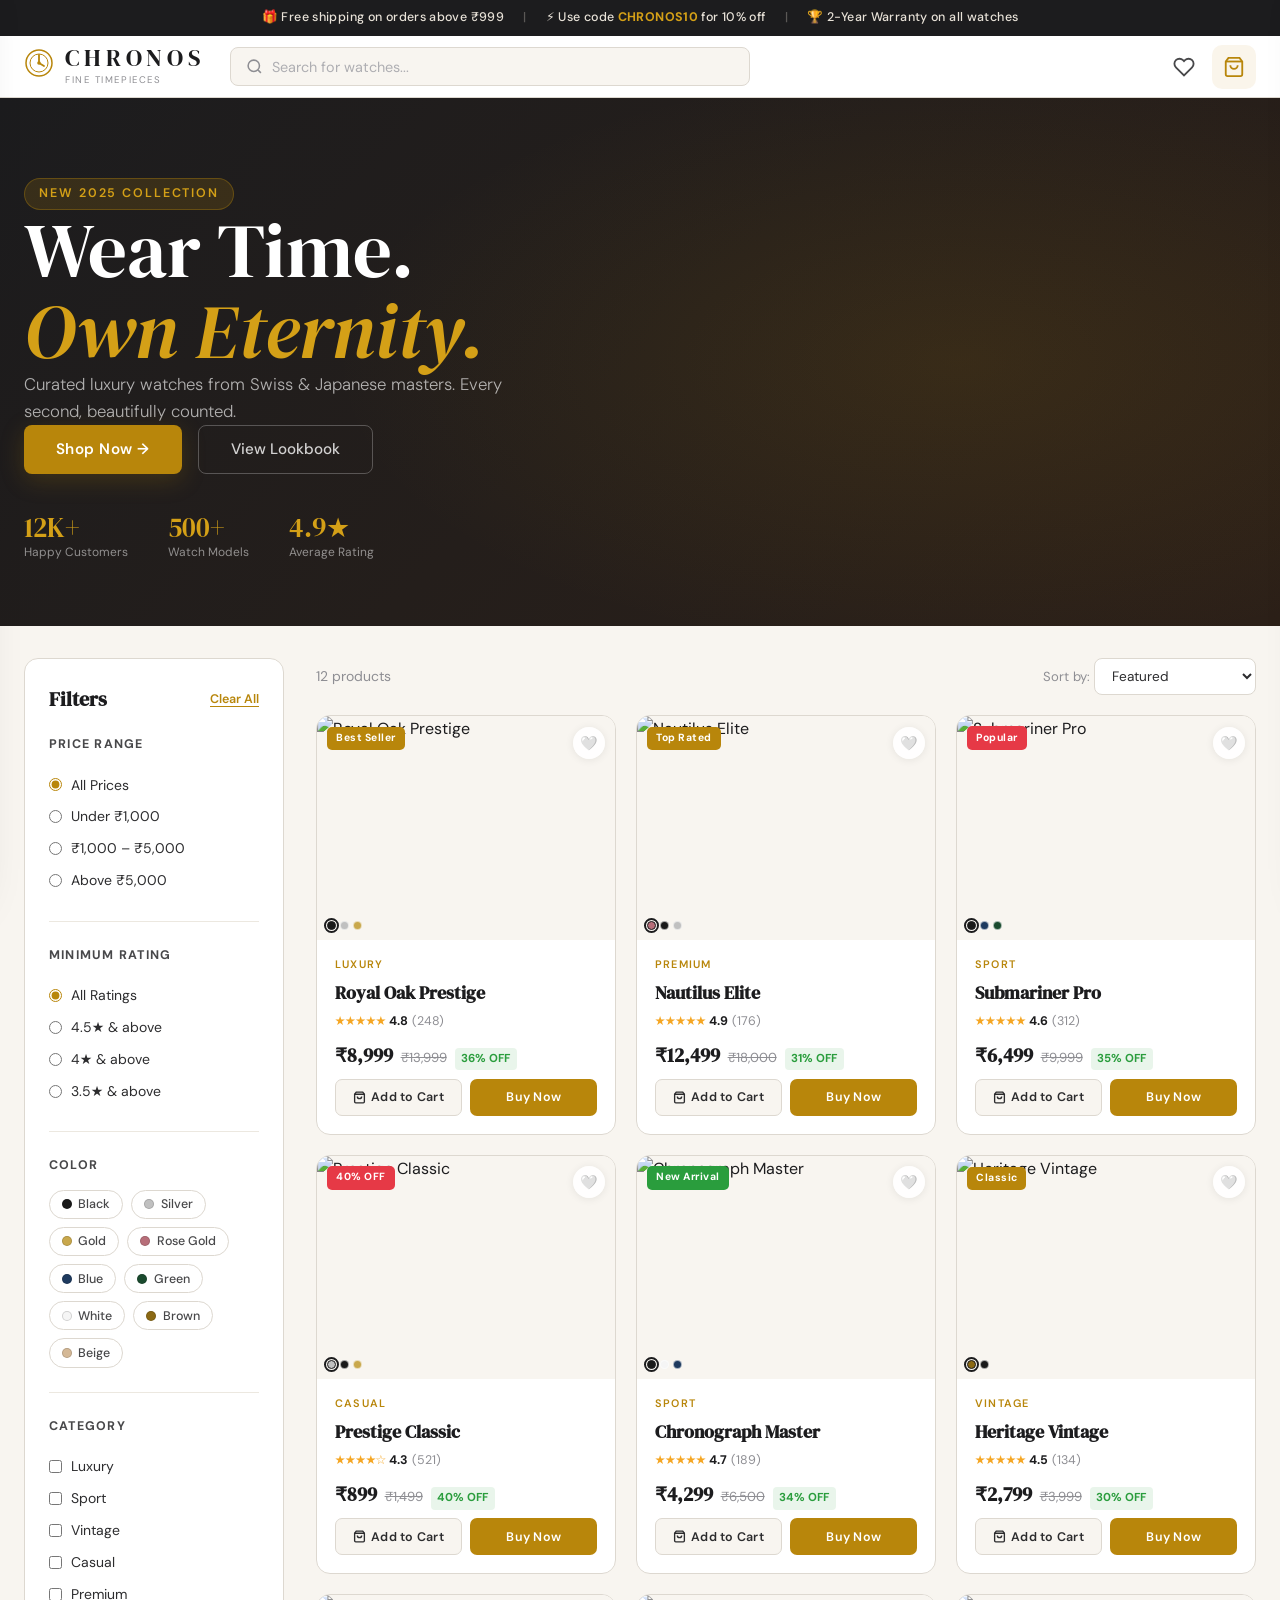
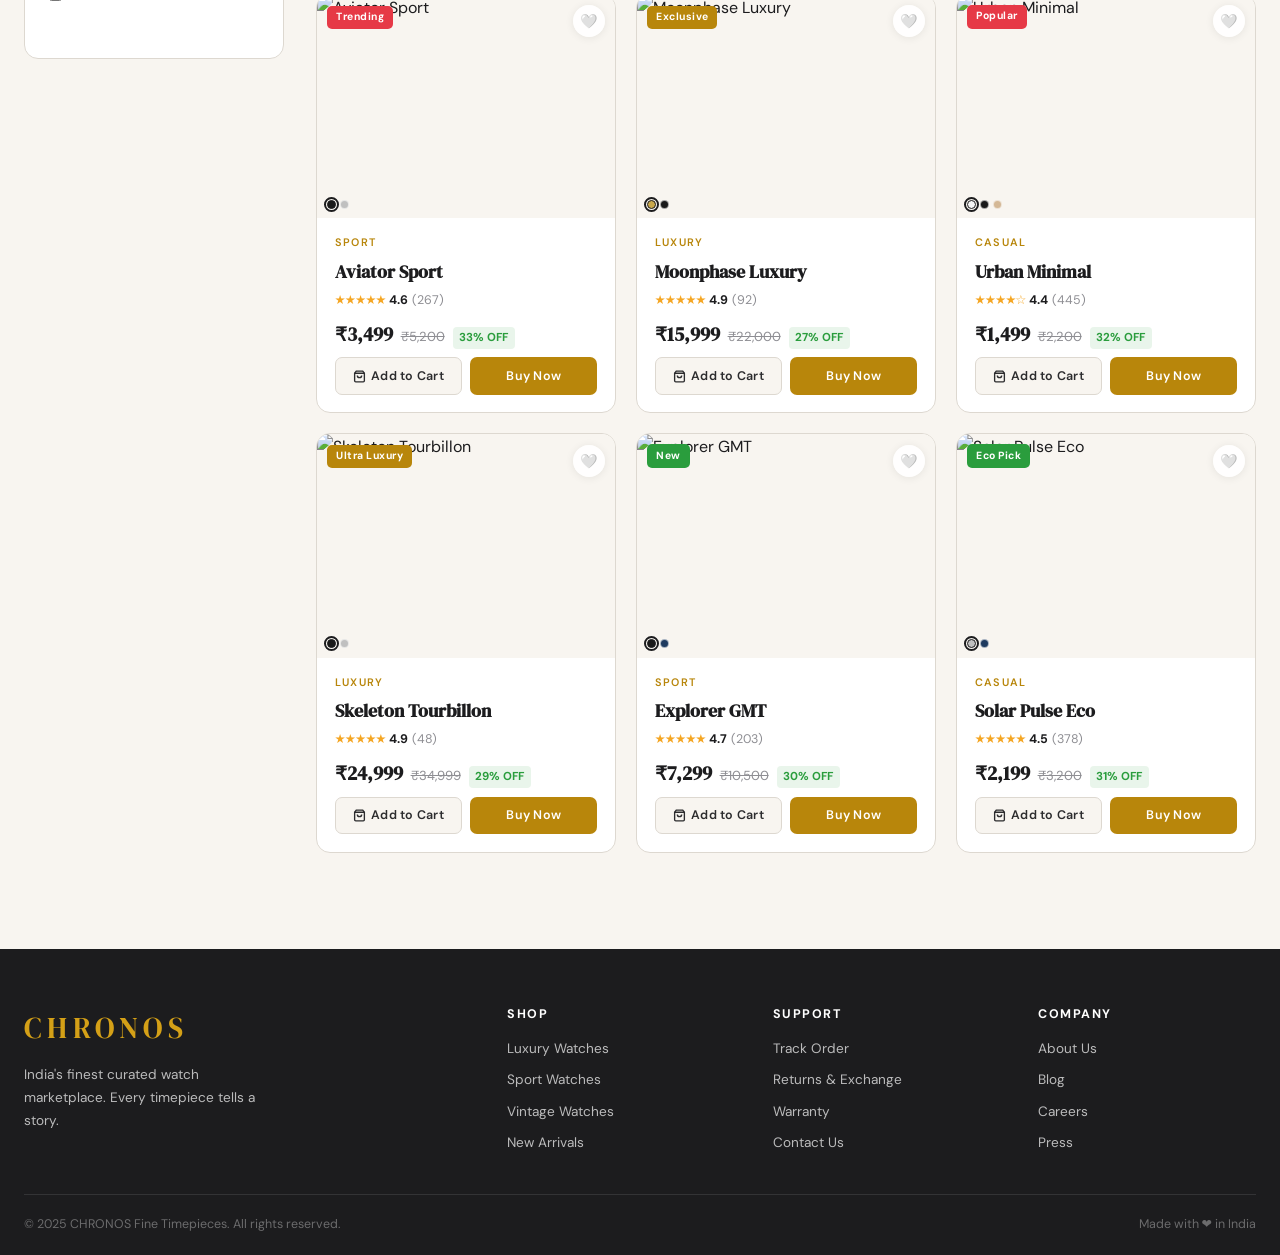
==== index.html @ 4cab236a "first commit" ====
<!DOCTYPE html>
<html lang="en">
<head>
    <meta charset="UTF-8">
    <meta name="viewport" content="width=device-width, initial-scale=1.0">
    <title>CHRONOS — Premium Watch Store</title>
    <link rel="stylesheet" href="style.css">
    <link rel="preconnect" href="https://fonts.googleapis.com">
    <link rel="preconnect" href="https://fonts.gstatic.com" crossorigin>
    <link href="https://fonts.googleapis.com/css2?family=DM+Serif+Display:ital@0;1&family=DM+Sans:wght@300;400;500;600;700&display=swap" rel="stylesheet">
</head>
<body>

<!-- ═══════════════════════════════════════════
     TOP ANNOUNCEMENT BAR
═══════════════════════════════════════════ -->
<div class="announce-bar">
    <span>🎁 Free shipping on orders above ₹999</span>
    <span class="sep">|</span>
    <span>⚡ Use code <strong>CHRONOS10</strong> for 10% off</span>
    <span class="sep">|</span>
    <span>🏆 2-Year Warranty on all watches</span>
</div>

<!-- ═══════════════════════════════════════════
     NAVBAR
═══════════════════════════════════════════ -->
<nav class="navbar" id="navbar">
    <div class="nav-wrap">

        <!-- Logo -->
        <a class="logo" href="#">
            <div class="logo-icon">
                <svg width="30" height="30" viewBox="0 0 30 30" fill="none">
                    <circle cx="15" cy="15" r="13" stroke="currentColor" stroke-width="1.5"/>
                    <circle cx="15" cy="15" r="9"  stroke="currentColor" stroke-width="1"/>
                    <line x1="15" y1="7"  x2="15" y2="15" stroke="currentColor" stroke-width="1.8" stroke-linecap="round"/>
                    <line x1="15" y1="15" x2="20" y2="18" stroke="currentColor" stroke-width="1.8" stroke-linecap="round"/>
                    <circle cx="15" cy="15" r="1.8" fill="currentColor"/>
                </svg>
            </div>
            <div>
                <div class="logo-name">CHRONOS</div>
                <div class="logo-sub">Fine Timepieces</div>
            </div>
        </a>

        <!-- Search -->
        <div class="nav-search-wrap">
            <div class="nav-search">
                <svg width="17" height="17" viewBox="0 0 24 24" fill="none" stroke="currentColor" stroke-width="2.2">
                    <circle cx="11" cy="11" r="8"/><path d="m21 21-4.35-4.35"/>
                </svg>
                <input type="text" id="searchInput" placeholder="Search for watches..." autocomplete="off">
                <button class="search-clear-btn" id="searchClearBtn" style="display:none">✕</button>
            </div>
            <!-- Search suggestions dropdown (optional future) -->
        </div>

        <!-- Right Icons -->
        <div class="nav-icons">
            <!-- Wishlist -->
            <button class="nav-icon-btn" id="wishlistNavBtn" title="Wishlist">
                <svg width="22" height="22" viewBox="0 0 24 24" fill="none" stroke="currentColor" stroke-width="2">
                    <path d="M20.84 4.61a5.5 5.5 0 0 0-7.78 0L12 5.67l-1.06-1.06a5.5 5.5 0 0 0-7.78 7.78l1.06 1.06L12 21.23l7.78-7.78 1.06-1.06a5.5 5.5 0 0 0 0-7.78z"/>
                </svg>
                <span class="badge" id="wishlistBadge">0</span>
            </button>

            <!-- Cart -->
            <button class="nav-icon-btn cart-icon-btn" id="cartNavBtn" title="Cart">
                <svg width="22" height="22" viewBox="0 0 24 24" fill="none" stroke="currentColor" stroke-width="2">
                    <path d="M6 2L3 6v14a2 2 0 002 2h14a2 2 0 002-2V6l-3-4z"/>
                    <line x1="3" y1="6" x2="21" y2="6"/>
                    <path d="M16 10a4 4 0 01-8 0"/>
                </svg>
                <span class="badge cart-badge" id="cartBadge">0</span>
            </button>
        </div>
    </div>
</nav>

<!-- ═══════════════════════════════════════════
     HERO BANNER
═══════════════════════════════════════════ -->
<section class="hero">
    <div class="hero-bg-shape"></div>
    <div class="hero-inner">
        <div class="hero-text">
            <p class="hero-eyebrow">New 2025 Collection</p>
            <h1 class="hero-heading">Wear Time.<br><em>Own Eternity.</em></h1>
            <p class="hero-para">Curated luxury watches from Swiss & Japanese masters. Every second, beautifully counted.</p>
            <div class="hero-btns">
                <button class="btn-hero-primary" onclick="scrollToProducts()">Shop Now →</button>
                <button class="btn-hero-ghost">View Lookbook</button>
            </div>
        </div>
        <div class="hero-stats">
            <div class="stat-item"><span class="stat-num">12K+</span><span class="stat-lbl">Happy Customers</span></div>
            <div class="stat-item"><span class="stat-num">500+</span><span class="stat-lbl">Watch Models</span></div>
            <div class="stat-item"><span class="stat-num">4.9★</span><span class="stat-lbl">Average Rating</span></div>
        </div>
    </div>
</section>

<!-- ═══════════════════════════════════════════
     MAIN CONTENT — SIDEBAR + PRODUCTS
═══════════════════════════════════════════ -->
<main class="main-content" id="shopSection">
    <div class="shop-layout">

        <!-- ── SIDEBAR FILTERS ── -->
        <aside class="sidebar" id="sidebar">
            <div class="sidebar-header">
                <h3>Filters</h3>
                <button class="clear-all-filters" id="clearAllFilters">Clear All</button>
            </div>

            <!-- Price Filter -->
            <div class="filter-group">
                <h4 class="filter-title">Price Range</h4>
                <label class="filter-radio"><input type="radio" name="price" value="all"    checked> All Prices</label>
                <label class="filter-radio"><input type="radio" name="price" value="budget"> Under ₹1,000</label>
                <label class="filter-radio"><input type="radio" name="price" value="mid">    ₹1,000 – ₹5,000</label>
                <label class="filter-radio"><input type="radio" name="price" value="luxury"> Above ₹5,000</label>
            </div>

            <!-- Rating Filter -->
            <div class="filter-group">
                <h4 class="filter-title">Minimum Rating</h4>
                <label class="filter-radio"><input type="radio" name="rating" value="0"   checked> All Ratings</label>
                <label class="filter-radio"><input type="radio" name="rating" value="4.5"> 4.5★ & above</label>
                <label class="filter-radio"><input type="radio" name="rating" value="4">   4★ & above</label>
                <label class="filter-radio"><input type="radio" name="rating" value="3.5"> 3.5★ & above</label>
            </div>

            <!-- Color Filter -->
            <div class="filter-group">
                <h4 class="filter-title">Color</h4>
                <div class="color-filter-grid" id="colorFilterGrid">
                    <!-- Populated by JS -->
                </div>
            </div>

            <!-- Category Filter -->
            <div class="filter-group">
                <h4 class="filter-title">Category</h4>
                <label class="filter-check"><input type="checkbox" value="Luxury"  class="cat-filter"> Luxury</label>
                <label class="filter-check"><input type="checkbox" value="Sport"   class="cat-filter"> Sport</label>
                <label class="filter-check"><input type="checkbox" value="Vintage" class="cat-filter"> Vintage</label>
                <label class="filter-check"><input type="checkbox" value="Casual"  class="cat-filter"> Casual</label>
                <label class="filter-check"><input type="checkbox" value="Premium" class="cat-filter"> Premium</label>
            </div>

            <!-- Mobile close -->
            <button class="sidebar-close-mobile" id="sidebarCloseMobile">✕ Close</button>
        </aside>

        <!-- ── PRODUCTS AREA ── -->
        <div class="products-area">

            <!-- Sort & Toggle bar -->
            <div class="products-topbar">
                <div class="topbar-left">
                    <button class="filter-toggle-btn" id="filterToggleBtn">
                        <svg width="16" height="16" viewBox="0 0 24 24" fill="none" stroke="currentColor" stroke-width="2.2"><polygon points="22 3 2 3 10 12.46 10 19 14 21 14 12.46 22 3"/></svg>
                        Filters
                    </button>
                    <span class="result-count" id="resultCount">12 products</span>
                </div>
                <div class="topbar-right">
                    <label class="sort-label">Sort by:</label>
                    <select class="sort-select" id="sortSelect">
                        <option value="default">Featured</option>
                        <option value="price-asc">Price: Low to High</option>
                        <option value="price-desc">Price: High to Low</option>
                        <option value="rating">Top Rated</option>
                        <option value="discount">Highest Discount</option>
                    </select>
                </div>
            </div>

            <!-- Grid -->
            <div class="products-grid" id="productsGrid"></div>

            <!-- No Results -->
            <div class="no-results" id="noResults" style="display:none">
                <div class="no-results-emoji">🔍</div>
                <h3>No watches found</h3>
                <p>Try adjusting your filters or search terms.</p>
                <button onclick="hardReset()" class="btn-reset-all">Reset Everything</button>
            </div>

        </div>
    </div>
</main>

<!-- ═══════════════════════════════════════════
     RELATED / RECOMMENDED SECTIONS
═══════════════════════════════════════════ -->
<section class="reco-section" id="recoSection" style="display:none">
    <div class="reco-inner">
        <h2 class="reco-title">Related Products</h2>
        <div class="reco-grid" id="relatedGrid"></div>
        <h2 class="reco-title" style="margin-top:3rem">Customers Also Bought</h2>
        <div class="reco-grid" id="alsoBoughtGrid"></div>
    </div>
</section>

<!-- ═══════════════════════════════════════════
     PRODUCT MODAL
═══════════════════════════════════════════ -->
<div class="modal-overlay" id="modalOverlay"></div>
<div class="product-modal" id="productModal" role="dialog" aria-modal="true">
    <button class="modal-close" id="modalClose">
        <svg width="20" height="20" viewBox="0 0 24 24" fill="none" stroke="currentColor" stroke-width="2.5"><path d="M18 6 6 18M6 6l12 12"/></svg>
    </button>

    <div class="modal-body">
        <!-- LEFT: Gallery -->
        <div class="modal-left">
            <div class="gallery-zoom-wrap" id="galleryZoomWrap">
                <img id="galleryMainImg" src="" alt="" class="gallery-main">
                <div class="zoom-lens" id="zoomLens"></div>
                <div class="zoom-result" id="zoomResult"></div>
            </div>
            <div class="gallery-thumbs-row" id="galleryThumbsRow"></div>
        </div>

        <!-- RIGHT: Details -->
        <div class="modal-right">
            <div class="modal-breadcrumb">
                <span>Watches</span> / <span id="mBreadCat"></span> / <span id="mBreadName"></span>
            </div>

            <h2 class="modal-prod-name" id="mName"></h2>

            <!-- Rating summary -->
            <div class="modal-rating-row" id="mRatingRow"></div>

            <!-- Stock & Delivery -->
            <div class="stock-delivery" id="mStockDelivery"></div>

            <!-- Pricing -->
            <div class="modal-price-block" id="mPriceBlock"></div>

            <!-- Colors -->
            <div class="modal-colors-block" id="mColorsBlock"></div>

            <!-- Description -->
            <p class="modal-description" id="mDesc"></p>

            <!-- Specs -->
            <div class="modal-specs-block" id="mSpecsBlock"></div>

            <!-- Action Buttons -->
            <div class="modal-action-btns">
                <button class="btn-modal-cart" id="mAddCart">
                    <svg width="18" height="18" viewBox="0 0 24 24" fill="none" stroke="currentColor" stroke-width="2.2">
                        <path d="M6 2L3 6v14a2 2 0 002 2h14a2 2 0 002-2V6l-3-4z"/>
                        <line x1="3" y1="6" x2="21" y2="6"/>
                        <path d="M16 10a4 4 0 01-8 0"/>
                    </svg>
                    Add to Cart
                </button>
                <button class="btn-modal-buy" id="mBuyNow">
                    Buy Now →
                </button>
            </div>

            <!-- Rating Breakdown -->
            <div class="rating-breakdown" id="mRatingBreakdown"></div>

            <!-- Reviews -->
            <div class="reviews-section" id="mReviewsSection">
                <div class="reviews-header">
                    <h4>Customer Reviews</h4>
                    <select class="review-sort-select" id="reviewSortSelect">
                        <option value="latest">Latest</option>
                        <option value="highest">Highest Rated</option>
                        <option value="lowest">Lowest Rated</option>
                    </select>
                </div>
                <div class="reviews-list" id="mReviewsList"></div>
            </div>
        </div>
    </div>
</div>

<!-- ═══════════════════════════════════════════
     CHECKOUT MODAL
═══════════════════════════════════════════ -->
<div class="checkout-overlay" id="checkoutOverlay"></div>
<div class="checkout-modal" id="checkoutModal">
    <button class="checkout-close" id="checkoutClose">✕</button>

    <div class="checkout-layout">
        <!-- Left: Form -->
        <div class="checkout-form-side">
            <h3 class="checkout-title">
                <svg width="22" height="22" viewBox="0 0 24 24" fill="none" stroke="currentColor" stroke-width="2"><path d="M3 9l9-7 9 7v11a2 2 0 01-2 2H5a2 2 0 01-2-2z"/><polyline points="9 22 9 12 15 12 15 22"/></svg>
                Delivery Address
            </h3>
            <div class="form-grid">
                <input type="text"  class="checkout-input" id="ckName"    placeholder="Full Name *">
                <input type="tel"   class="checkout-input" id="ckPhone"   placeholder="Phone Number *">
                <input type="email" class="checkout-input full-span"      placeholder="Email Address">
                <input type="text"  class="checkout-input full-span" id="ckAddress"  placeholder="Street Address *">
                <input type="text"  class="checkout-input" id="ckCity"    placeholder="City *">
                <input type="text"  class="checkout-input" id="ckPincode" placeholder="Pincode *">
                <input type="text"  class="checkout-input" placeholder="State">
            </div>

            <h3 class="checkout-title" style="margin-top:1.75rem">
                <svg width="22" height="22" viewBox="0 0 24 24" fill="none" stroke="currentColor" stroke-width="2"><rect x="1" y="4" width="22" height="16" rx="2" ry="2"/><line x1="1" y1="10" x2="23" y2="10"/></svg>
                Payment Method
            </h3>
            <div class="payment-options" id="paymentOptions">
                <label class="payment-opt active" data-method="card">
                    <input type="radio" name="payment" value="card" checked>
                    <div class="pay-icon">💳</div>
                    <div class="pay-info"><strong>Credit / Debit Card</strong><small>Visa, Mastercard, Rupay</small></div>
                </label>
                <label class="payment-opt" data-method="upi">
                    <input type="radio" name="payment" value="upi">
                    <div class="pay-icon">📱</div>
                    <div class="pay-info"><strong>UPI</strong><small>GPay, PhonePe, Paytm</small></div>
                </label>
                <label class="payment-opt" data-method="cod">
                    <input type="radio" name="payment" value="cod">
                    <div class="pay-icon">💵</div>
                    <div class="pay-info"><strong>Cash on Delivery</strong><small>Pay when delivered</small></div>
                </label>
                <label class="payment-opt" data-method="emi">
                    <input type="radio" name="payment" value="emi">
                    <div class="pay-icon">🏦</div>
                    <div class="pay-info"><strong>EMI</strong><small>No-cost EMI available</small></div>
                </label>
            </div>

            <!-- Card form (shown when card is selected) -->
            <div class="card-form" id="cardForm">
                <input type="text" class="checkout-input full-span" placeholder="Card Number">
                <input type="text" class="checkout-input" placeholder="MM / YY">
                <input type="text" class="checkout-input" placeholder="CVV">
                <input type="text" class="checkout-input full-span" placeholder="Name on Card">
            </div>

            <!-- UPI form -->
            <div class="card-form" id="upiForm" style="display:none">
                <input type="text" class="checkout-input full-span" placeholder="UPI ID (e.g. name@upi)">
            </div>
        </div>

        <!-- Right: Order Summary -->
        <div class="checkout-summary-side">
            <h3 class="checkout-title">Order Summary</h3>
            <div class="order-items" id="checkoutItems"></div>
            <div class="order-totals" id="checkoutTotals"></div>
            <button class="place-order-btn" id="placeOrderBtn">
                🔒 Place Order
            </button>
            <p class="secure-note">🔐 Secured by 256-bit SSL encryption</p>
        </div>
    </div>
</div>

<!-- ═══════════════════════════════════════════
     ORDER SUCCESS POPUP
═══════════════════════════════════════════ -->
<div class="success-overlay" id="successOverlay"></div>
<div class="success-popup" id="successPopup">
    <div class="success-icon">✅</div>
    <h2>Order Placed!</h2>
    <p id="successMsg">Your order has been confirmed.</p>
    <div class="success-order-id" id="successOrderId"></div>
    <button class="success-continue-btn" id="successContinueBtn">Continue Shopping</button>
</div>

<!-- ═══════════════════════════════════════════
     CART SIDEBAR
═══════════════════════════════════════════ -->
<div class="cart-overlay" id="cartOverlay"></div>
<aside class="cart-sidebar" id="cartSidebar">
    <div class="cart-sidebar-head">
        <h3>
            <svg width="20" height="20" viewBox="0 0 24 24" fill="none" stroke="currentColor" stroke-width="2"><path d="M6 2L3 6v14a2 2 0 002 2h14a2 2 0 002-2V6l-3-4z"/><line x1="3" y1="6" x2="21" y2="6"/><path d="M16 10a4 4 0 01-8 0"/></svg>
            My Cart
        </h3>
        <button class="cart-side-close" id="cartSideClose">✕</button>
    </div>

    <div class="cart-side-body">
        <div class="cart-empty-state" id="cartEmptyState">
            <div class="cart-empty-img">🛍️</div>
            <p>Your cart is empty</p>
            <small>Add some gorgeous timepieces!</small>
        </div>
        <div id="cartItemsList"></div>
    </div>

    <div class="cart-side-foot" id="cartSideFoot" style="display:none">
        <div class="cart-price-rows">
            <div class="cart-price-row"><span>Subtotal</span><span id="cartSubtotal">₹0</span></div>
            <div class="cart-price-row"><span>Shipping</span><span class="green-text">FREE</span></div>
            <div class="cart-price-row total-row"><span>Total</span><span id="cartFinalTotal">₹0</span></div>
        </div>
        <button class="cart-checkout-btn" id="cartCheckoutBtn">Proceed to Checkout →</button>
        <button class="cart-clear-btn" id="cartClearBtn">Clear Cart</button>
    </div>
</aside>

<!-- ═══════════════════════════════════════════
     WISHLIST SIDEBAR
═══════════════════════════════════════════ -->
<div class="wishlist-overlay" id="wishlistOverlay"></div>
<aside class="wishlist-sidebar" id="wishlistSidebar">
    <div class="wishlist-head">
        <h3>❤️ Wishlist</h3>
        <button class="wishlist-close" id="wishlistClose">✕</button>
    </div>
    <div class="wishlist-body" id="wishlistBody">
        <div class="wishlist-empty" id="wishlistEmpty">
            <div style="font-size:3rem">💝</div>
            <p>No items in wishlist yet</p>
        </div>
        <div id="wishlistItems"></div>
    </div>
</aside>

<!-- ═══════════════════════════════════════════
     TOAST
═══════════════════════════════════════════ -->
<div class="toast-container" id="toastContainer"></div>

<!-- ═══════════════════════════════════════════
     FOOTER
═══════════════════════════════════════════ -->
<footer class="footer">
    <div class="footer-inner">
        <div class="footer-brand">
            <div class="footer-logo">CHRONOS</div>
            <p>India's finest curated watch marketplace. Every timepiece tells a story.</p>
        </div>
        <div class="footer-links">
            <h4>Shop</h4>
            <a href="#">Luxury Watches</a>
            <a href="#">Sport Watches</a>
            <a href="#">Vintage Watches</a>
            <a href="#">New Arrivals</a>
        </div>
        <div class="footer-links">
            <h4>Support</h4>
            <a href="#">Track Order</a>
            <a href="#">Returns & Exchange</a>
            <a href="#">Warranty</a>
            <a href="#">Contact Us</a>
        </div>
        <div class="footer-links">
            <h4>Company</h4>
            <a href="#">About Us</a>
            <a href="#">Blog</a>
            <a href="#">Careers</a>
            <a href="#">Press</a>
        </div>
    </div>
    <div class="footer-bottom">
        <span>© 2025 CHRONOS Fine Timepieces. All rights reserved.</span>
        <span>Made with ❤️ in India</span>
    </div>
</footer>

<script src="script.js"></script>
</body>
</html>
---- style.css ----
/* ═══════════════════════════════════════════════════════════
   CHRONOS Watch Store v2 — style.css
   Theme: Warm Ivory + Deep Charcoal + Gold Accent
   Fonts: DM Serif Display + DM Sans
   ═══════════════════════════════════════════════════════════ */

/* ── 1. VARIABLES ── */
:root {
  --ivory:      #f8f5f0;
  --ivory-2:    #f0ece4;
  --ivory-3:    #e8e2d8;
  --white:      #ffffff;
  --charcoal:   #1c1c1e;
  --dark:       #2c2c2e;
  --mid:        #48484a;
  --light-text: #8e8e93;
  --faint:      #aeaeb2;
  --gold:       #b8860b;
  --gold-2:     #d4a017;
  --gold-light: #f5dfa0;
  --gold-bg:    rgba(184,134,11,0.08);
  --red:        #e63946;
  --green:      #2a9d3d;
  --border:     #ddd8d0;
  --border-2:   #ece8e0;
  --shadow-sm:  0 1px 8px rgba(28,28,30,0.08);
  --shadow-md:  0 4px 24px rgba(28,28,30,0.12);
  --shadow-lg:  0 12px 48px rgba(28,28,30,0.18);
  --shadow-gold:0 6px 24px rgba(184,134,11,0.22);

  --font-d: 'DM Serif Display', Georgia, serif;
  --font-b: 'DM Sans', system-ui, sans-serif;

  --t:    0.22s ease;
  --ts:   0.4s cubic-bezier(0.34, 1.56, 0.64, 1);
  --nav:  62px;
  --ann:  36px;
}

/* ── 2. RESET ── */
*, *::before, *::after { margin:0; padding:0; box-sizing:border-box; }
html { scroll-behavior:smooth; }
body { font-family:var(--font-b); background:var(--ivory); color:var(--charcoal); line-height:1.6; overflow-x:hidden; }
a { text-decoration:none; color:inherit; }
button { cursor:pointer; border:none; background:none; font-family:var(--font-b); }
input, select { font-family:var(--font-b); }
img { display:block; max-width:100%; }

/* ── Scrollbar ── */
::-webkit-scrollbar { width:6px; }
::-webkit-scrollbar-track { background:var(--ivory-2); }
::-webkit-scrollbar-thumb { background:var(--gold); border-radius:3px; }

/* ── 3. ANNOUNCEMENT BAR ── */
.announce-bar {
  background: var(--charcoal);
  color: var(--ivory-3);
  font-size: 0.78rem;
  font-weight: 500;
  letter-spacing: 0.03em;
  padding: 0 1rem;
  height: var(--ann);
  display: flex;
  align-items: center;
  justify-content: center;
  gap: 1.2rem;
  flex-wrap: wrap;
}
.announce-bar strong { color: var(--gold-2); }
.announce-bar .sep { opacity: 0.3; }

/* ── 4. NAVBAR ── */
.navbar {
  position: sticky;
  top: 0;
  z-index: 900;
  background: var(--white);
  border-bottom: 1px solid var(--border);
  height: var(--nav);
  transition: box-shadow var(--t);
}
.navbar.scrolled { box-shadow: var(--shadow-md); }

.nav-wrap {
  max-width: 1440px;
  margin: 0 auto;
  padding: 0 1.5rem;
  height: 100%;
  display: flex;
  align-items: center;
  gap: 1.5rem;
}

/* Logo */
.logo {
  display: flex;
  align-items: center;
  gap: 0.7rem;
  flex-shrink: 0;
  color: var(--charcoal);
}
.logo-icon { color: var(--gold); }
.logo-name {
  font-family: var(--font-d);
  font-size: 1.5rem;
  letter-spacing: 0.2em;
  color: var(--charcoal);
  line-height: 1;
}
.logo-sub {
  font-size: 0.6rem;
  letter-spacing: 0.16em;
  text-transform: uppercase;
  color: var(--light-text);
  margin-top: 2px;
}

/* Search */
.nav-search-wrap { flex: 1; max-width: 520px; }
.nav-search {
  position: relative;
  display: flex;
  align-items: center;
}
.nav-search svg {
  position: absolute;
  left: 1rem;
  color: var(--light-text);
  pointer-events: none;
}
.nav-search input {
  width: 100%;
  background: var(--ivory);
  border: 1.5px solid var(--border);
  padding: 0.6rem 2.8rem 0.6rem 2.6rem;
  border-radius: 8px;
  font-size: 0.9rem;
  color: var(--charcoal);
  outline: none;
  transition: border-color var(--t), box-shadow var(--t);
}
.nav-search input::placeholder { color: var(--faint); }
.nav-search input:focus {
  border-color: var(--gold);
  background: var(--white);
  box-shadow: 0 0 0 3px rgba(184,134,11,0.1);
}
.search-clear-btn {
  position: absolute;
  right: 0.8rem;
  font-size: 0.75rem;
  color: var(--light-text);
  padding: 0.2rem;
  transition: color var(--t);
}
.search-clear-btn:hover { color: var(--charcoal); }

/* Nav Icons */
.nav-icons { display:flex; align-items:center; gap:0.4rem; margin-left:auto; }
.nav-icon-btn {
  position: relative;
  width: 44px; height: 44px;
  display: flex; align-items:center; justify-content:center;
  border-radius: 10px;
  color: var(--mid);
  transition: all var(--t);
}
.nav-icon-btn:hover { background:var(--ivory-2); color:var(--charcoal); }
.cart-icon-btn { background: var(--gold-bg); color: var(--gold); }
.cart-icon-btn:hover { background: var(--gold); color: var(--white); }

.badge {
  position: absolute;
  top: 4px; right: 4px;
  background: var(--red);
  color: white;
  font-size: 0.62rem;
  font-weight: 700;
  min-width: 17px; height: 17px;
  border-radius: 999px;
  display: flex; align-items:center; justify-content:center;
  line-height: 1;
  padding: 0 3px;
}
.cart-badge { background: var(--gold); color: var(--charcoal); }
.badge.bump { animation: badgeBump 0.3s var(--ts); }
@keyframes badgeBump { 0%,100%{transform:scale(1)} 50%{transform:scale(1.6)} }

/* ── 5. HERO ── */
.hero {
  background: linear-gradient(135deg, var(--charcoal) 0%, #2c2018 100%);
  color: var(--white);
  padding: 5rem 1.5rem 4rem;
  position: relative;
  overflow: hidden;
}
.hero-bg-shape {
  position: absolute;
  inset: 0;
  background: radial-gradient(ellipse 70% 80% at 75% 50%, rgba(184,134,11,0.12) 0%, transparent 70%);
  pointer-events: none;
}
.hero-inner {
  max-width: 1440px;
  margin: 0 auto;
  display: flex;
  flex-direction: column;
  gap: 2.5rem;
  animation: heroIn 1s ease both;
}
@keyframes heroIn { from{opacity:0;transform:translateY(32px)} to{opacity:1;transform:translateY(0)} }
.hero-eyebrow {
  display: inline-block;
  background: rgba(184,134,11,0.18);
  border: 1px solid rgba(184,134,11,0.35);
  color: var(--gold-2);
  font-size: 0.78rem;
  font-weight: 600;
  letter-spacing: 0.15em;
  text-transform: uppercase;
  padding: 0.3rem 0.9rem;
  border-radius: 99px;
  width: fit-content;
}
.hero-heading {
  font-family: var(--font-d);
  font-size: clamp(2.8rem, 6vw, 5.5rem);
  font-weight: 400;
  line-height: 1.05;
  color: var(--white);
}
.hero-heading em { color: var(--gold-2); font-style: italic; }
.hero-para { font-size: 1.05rem; color: rgba(255,255,255,0.65); max-width: 520px; font-weight: 300; }
.hero-btns { display:flex; gap:1rem; flex-wrap:wrap; }
.btn-hero-primary {
  background: var(--gold);
  color: var(--white);
  padding: 0.85rem 2rem;
  border-radius: 8px;
  font-size: 0.95rem;
  font-weight: 600;
  letter-spacing: 0.03em;
  transition: all var(--t);
  box-shadow: var(--shadow-gold);
}
.btn-hero-primary:hover { background: var(--gold-2); transform: translateY(-2px); }
.btn-hero-ghost {
  background: transparent;
  border: 1.5px solid rgba(255,255,255,0.25);
  color: rgba(255,255,255,0.8);
  padding: 0.85rem 2rem;
  border-radius: 8px;
  font-size: 0.95rem;
  font-weight: 500;
  transition: all var(--t);
}
.btn-hero-ghost:hover { border-color:rgba(255,255,255,0.5); color:var(--white); }
.hero-stats {
  display: flex;
  gap: 2.5rem;
  flex-wrap: wrap;
}
.stat-item { display:flex; flex-direction:column; gap:2px; }
.stat-num {
  font-family: var(--font-d);
  font-size: 1.7rem;
  color: var(--gold-2);
  line-height: 1;
}
.stat-lbl { font-size: 0.75rem; color: rgba(255,255,255,0.5); font-weight: 400; }

/* ── 6. MAIN LAYOUT ── */
.main-content {
  max-width: 1440px;
  margin: 0 auto;
  padding: 2rem 1.5rem;
}
.shop-layout {
  display: grid;
  grid-template-columns: 260px 1fr;
  gap: 2rem;
  align-items: start;
}

/* ── 7. SIDEBAR ── */
.sidebar {
  background: var(--white);
  border: 1px solid var(--border);
  border-radius: 14px;
  padding: 1.5rem;
  position: sticky;
  top: calc(var(--nav) + 1rem);
}
.sidebar-header {
  display: flex;
  justify-content: space-between;
  align-items: center;
  margin-bottom: 1.25rem;
}
.sidebar-header h3 {
  font-family: var(--font-d);
  font-size: 1.25rem;
}
.clear-all-filters {
  font-size: 0.78rem;
  font-weight: 600;
  color: var(--gold);
  text-decoration: underline;
  text-underline-offset: 3px;
}
.filter-group {
  margin-bottom: 1.5rem;
  padding-bottom: 1.5rem;
  border-bottom: 1px solid var(--border-2);
}
.filter-group:last-of-type { border-bottom: none; margin-bottom: 0; }
.filter-title {
  font-size: 0.78rem;
  font-weight: 700;
  letter-spacing: 0.1em;
  text-transform: uppercase;
  color: var(--mid);
  margin-bottom: 0.85rem;
}
.filter-radio, .filter-check {
  display: flex;
  align-items: center;
  gap: 0.55rem;
  font-size: 0.875rem;
  color: var(--dark);
  padding: 0.3rem 0;
  cursor: pointer;
  transition: color var(--t);
}
.filter-radio:hover, .filter-check:hover { color: var(--gold); }
.filter-radio input, .filter-check input { accent-color: var(--gold); }
.color-filter-grid {
  display: flex;
  flex-wrap: wrap;
  gap: 0.5rem;
}
.color-filter-btn {
  display: flex;
  align-items: center;
  gap: 0.4rem;
  padding: 0.35rem 0.75rem;
  border: 1.5px solid var(--border);
  border-radius: 99px;
  font-size: 0.78rem;
  font-weight: 500;
  cursor: pointer;
  background: var(--white);
  color: var(--mid);
  transition: all var(--t);
}
.color-filter-btn:hover { border-color: var(--gold); color: var(--gold); }
.color-filter-btn.active { background: var(--gold); border-color: var(--gold); color: var(--white); }
.color-dot-small {
  width: 10px; height: 10px;
  border-radius: 50%;
  border: 1px solid rgba(0,0,0,0.15);
}
.sidebar-close-mobile { display: none; }

/* ── 8. PRODUCTS TOPBAR ── */
.products-topbar {
  display: flex;
  justify-content: space-between;
  align-items: center;
  margin-bottom: 1.25rem;
  gap: 1rem;
  flex-wrap: wrap;
}
.topbar-left { display:flex; align-items:center; gap:0.75rem; }
.filter-toggle-btn {
  display: flex; align-items:center; gap:0.5rem;
  background: var(--white);
  border: 1.5px solid var(--border);
  padding: 0.5rem 1rem;
  border-radius: 8px;
  font-size: 0.82rem;
  font-weight: 600;
  color: var(--mid);
  transition: all var(--t);
  display: none; /* shown on mobile */
}
.filter-toggle-btn:hover { border-color:var(--gold); color:var(--gold); }
.result-count { font-size: 0.875rem; color: var(--light-text); }
.sort-label { font-size: 0.82rem; color: var(--light-text); }
.sort-select {
  background: var(--white);
  border: 1.5px solid var(--border);
  padding: 0.5rem 0.85rem;
  border-radius: 8px;
  font-size: 0.85rem;
  color: var(--dark);
  outline: none;
  cursor: pointer;
  transition: border-color var(--t);
}
.sort-select:focus { border-color: var(--gold); }

/* ── 9. PRODUCTS GRID ── */
.products-grid {
  display: grid;
  grid-template-columns: repeat(auto-fill, minmax(240px, 1fr));
  gap: 1.25rem;
}

/* ── PRODUCT CARD ── */
.product-card {
  background: var(--white);
  border: 1px solid var(--border);
  border-radius: 14px;
  overflow: hidden;
  transition: all 0.3s ease;
  position: relative;
  display: flex;
  flex-direction: column;
  animation: cardIn 0.5s ease both;
}
@keyframes cardIn { from{opacity:0;transform:translateY(18px)} to{opacity:1;transform:translateY(0)} }
.product-card:nth-child(1)  { animation-delay:.04s }
.product-card:nth-child(2)  { animation-delay:.08s }
.product-card:nth-child(3)  { animation-delay:.12s }
.product-card:nth-child(4)  { animation-delay:.16s }
.product-card:nth-child(5)  { animation-delay:.20s }
.product-card:nth-child(6)  { animation-delay:.24s }
.product-card:nth-child(7)  { animation-delay:.28s }
.product-card:nth-child(8)  { animation-delay:.32s }
.product-card:nth-child(9)  { animation-delay:.36s }
.product-card:nth-child(10) { animation-delay:.40s }
.product-card:nth-child(11) { animation-delay:.44s }
.product-card:nth-child(12) { animation-delay:.48s }
.product-card:hover {
  transform: translateY(-6px);
  box-shadow: var(--shadow-md);
  border-color: var(--gold);
}

/* Card image area */
.card-img-area {
  position: relative;
  background: var(--ivory);
  aspect-ratio: 4/3;
  overflow: hidden;
  cursor: pointer;
}
.card-img-area img {
  width: 100%; height: 100%;
  object-fit: cover;
  transition: transform 0.45s ease;
}
.product-card:hover .card-img-area img { transform: scale(1.06); }

.card-badge {
  position: absolute;
  top: 0.65rem; left: 0.65rem;
  background: var(--red);
  color: var(--white);
  font-size: 0.65rem;
  font-weight: 700;
  letter-spacing: 0.05em;
  padding: 0.22rem 0.55rem;
  border-radius: 5px;
  z-index: 2;
}
.card-badge.gold { background: var(--gold); }
.card-badge.green { background: var(--green); }

.wishlist-btn {
  position: absolute;
  top: 0.65rem; right: 0.65rem;
  width: 32px; height: 32px;
  background: rgba(255,255,255,0.9);
  backdrop-filter: blur(4px);
  border-radius: 50%;
  display: flex; align-items:center; justify-content:center;
  font-size: 0.88rem;
  z-index: 2;
  transition: all var(--t);
  box-shadow: var(--shadow-sm);
}
.wishlist-btn:hover { background: var(--white); transform:scale(1.15); }
.wishlist-btn.active { background: #ffe5e5; }

.card-quick-view {
  position: absolute;
  bottom: 0; left: 0; right: 0;
  background: rgba(28,28,30,0.82);
  color: var(--white);
  text-align: center;
  padding: 0.6rem;
  font-size: 0.8rem;
  font-weight: 600;
  letter-spacing: 0.06em;
  opacity: 0;
  transform: translateY(100%);
  transition: all var(--t);
  backdrop-filter: blur(3px);
}
.product-card:hover .card-quick-view { opacity:1; transform:translateY(0); }

/* Card dots (color) */
.card-color-dots {
  position: absolute;
  bottom: 0.6rem; left: 0.65rem;
  display: flex; gap: 4px;
  z-index: 2;
}
.c-dot {
  width: 9px; height: 9px;
  border-radius: 50%;
  border: 1.5px solid rgba(255,255,255,0.6);
  cursor: pointer;
  transition: transform var(--t);
}
.c-dot:hover { transform: scale(1.3); }
.c-dot.selected { border-color: var(--charcoal); outline: 2px solid var(--charcoal); outline-offset:1px; }

/* Card body */
.card-body {
  padding: 1rem 1.1rem 1.1rem;
  display: flex;
  flex-direction: column;
  gap: 0.5rem;
  flex: 1;
}
.card-cat {
  font-size: 0.68rem;
  font-weight: 600;
  letter-spacing: 0.12em;
  text-transform: uppercase;
  color: var(--gold);
}
.card-name {
  font-family: var(--font-d);
  font-size: 1.15rem;
  line-height: 1.25;
  color: var(--charcoal);
  cursor: pointer;
  transition: color var(--t);
  display: -webkit-box;
  -webkit-line-clamp: 2;
  -webkit-box-orient: vertical;
  overflow: hidden;
}
.card-name:hover { color: var(--gold); }
.card-stars {
  display: flex;
  align-items: center;
  gap: 4px;
  font-size: 0.78rem;
}
.stars-visual { color: #f5a623; letter-spacing: -1px; }
.card-stars .rating-val { font-weight: 700; color: var(--charcoal); }
.card-stars .review-cnt { color: var(--light-text); }
.card-pricing {
  display: flex;
  align-items: baseline;
  gap: 0.5rem;
  flex-wrap: wrap;
}
.price-now { font-size: 1.2rem; font-weight: 700; color: var(--charcoal); font-family: var(--font-d); }
.price-was { font-size: 0.82rem; color: var(--light-text); text-decoration: line-through; }
.price-off {
  font-size: 0.72rem;
  font-weight: 700;
  color: var(--green);
  background: rgba(42,157,61,0.1);
  padding: 0.12rem 0.42rem;
  border-radius: 4px;
}
.card-btns {
  display: grid;
  grid-template-columns: 1fr 1fr;
  gap: 0.5rem;
  margin-top: auto;
}
.btn-card-cart, .btn-card-buy {
  padding: 0.6rem 0.5rem;
  border-radius: 7px;
  font-size: 0.78rem;
  font-weight: 600;
  letter-spacing: 0.02em;
  display: flex; align-items:center; justify-content:center; gap:0.35rem;
  transition: all var(--t);
}
.btn-card-cart {
  background: var(--ivory);
  border: 1.5px solid var(--border);
  color: var(--dark);
}
.btn-card-cart:hover { border-color:var(--gold); color:var(--gold); background:var(--gold-bg); }
.btn-card-cart.added { background:var(--gold-bg); border-color:var(--gold); color:var(--gold); }
.btn-card-buy {
  background: var(--gold);
  color: var(--white);
  border: 1.5px solid transparent;
}
.btn-card-buy:hover { background: var(--gold-2); transform:translateY(-1px); }

/* ── No Results ── */
.no-results {
  grid-column: 1/-1;
  text-align: center;
  padding: 4rem 2rem;
}
.no-results-emoji { font-size:3rem; margin-bottom:1rem; }
.no-results h3 { font-family:var(--font-d); font-size:1.6rem; margin-bottom:.5rem; }
.no-results p { color:var(--light-text); margin-bottom:1.25rem; }
.btn-reset-all {
  background: var(--charcoal);
  color: var(--white);
  padding: 0.65rem 1.75rem;
  border-radius: 8px;
  font-weight: 600;
  font-size: 0.9rem;
  transition: all var(--t);
}
.btn-reset-all:hover { background:var(--dark); }

/* ── 10. RECOMMENDATIONS ── */
.reco-section {
  background: var(--ivory-2);
  padding: 3.5rem 1.5rem;
  border-top: 1px solid var(--border);
}
.reco-inner { max-width:1440px; margin:0 auto; }
.reco-title {
  font-family: var(--font-d);
  font-size: 1.8rem;
  margin-bottom: 1.5rem;
  color: var(--charcoal);
}
.reco-grid {
  display: grid;
  grid-template-columns: repeat(auto-fill, minmax(200px, 1fr));
  gap: 1rem;
}

/* ── 11. PRODUCT MODAL ── */
.modal-overlay {
  position: fixed; inset:0;
  background: rgba(28,28,30,0.7);
  backdrop-filter: blur(6px);
  z-index: 1100;
  opacity: 0;
  pointer-events: none;
  transition: opacity var(--t);
}
.modal-overlay.open { opacity:1; pointer-events:all; }

.product-modal {
  position: fixed;
  top: 50%; left: 50%;
  transform: translate(-50%, -48%) scale(0.96);
  z-index: 1200;
  background: var(--white);
  border-radius: 18px;
  width: min(1100px, 96vw);
  max-height: 90vh;
  overflow-y: auto;
  opacity: 0;
  pointer-events: none;
  transition: all 0.35s cubic-bezier(0.34, 1.2, 0.64, 1);
  box-shadow: var(--shadow-lg);
}
.product-modal.open {
  opacity: 1;
  pointer-events: all;
  transform: translate(-50%, -50%) scale(1);
}

.modal-close {
  position: sticky;
  top: 1rem;
  float: right;
  margin: 1rem 1rem 0 0;
  width: 36px; height: 36px;
  background: var(--ivory);
  border: 1px solid var(--border);
  border-radius: 50%;
  display: flex; align-items:center; justify-content:center;
  color: var(--mid);
  z-index: 5;
  transition: all var(--t);
}
.modal-close:hover { background:var(--charcoal); color:var(--white); border-color:var(--charcoal); transform:rotate(90deg); }

.modal-body {
  display: grid;
  grid-template-columns: 1fr 1fr;
  gap: 0;
  clear: both;
}

/* Gallery side */
.modal-left {
  background: var(--ivory);
  padding: 2rem;
  border-radius: 18px 0 0 18px;
  display: flex;
  flex-direction: column;
  gap: 1rem;
}
.gallery-zoom-wrap {
  position: relative;
  border-radius: 12px;
  overflow: hidden;
  background: var(--ivory-2);
  cursor: zoom-in;
}
.gallery-main {
  width: 100%;
  aspect-ratio: 1;
  object-fit: cover;
  display: block;
  transition: transform 0.3s ease;
}
.zoom-lens {
  display: none;
  position: absolute;
  width: 100px; height: 100px;
  border: 2px solid var(--gold);
  border-radius: 50%;
  pointer-events: none;
  background: rgba(184,134,11,0.08);
}
.zoom-result {
  display: none;
  position: absolute;
  right: -105%;
  top: 0;
  width: 100%;
  height: 100%;
  border: 1px solid var(--border);
  border-radius: 12px;
  background-repeat: no-repeat;
  background-size: 200%;
  box-shadow: var(--shadow-md);
  z-index: 5;
  pointer-events: none;
}
.gallery-thumbs-row {
  display: flex;
  gap: 0.6rem;
  flex-wrap: wrap;
}
.g-thumb {
  width: 60px; height: 60px;
  border-radius: 8px;
  overflow: hidden;
  border: 2px solid transparent;
  cursor: pointer;
  transition: all var(--t);
  flex-shrink: 0;
}
.g-thumb img { width:100%; height:100%; object-fit:cover; }
.g-thumb:hover { border-color: var(--gold); }
.g-thumb.active { border-color: var(--gold); box-shadow: 0 0 0 3px rgba(184,134,11,0.2); }

/* Details side */
.modal-right {
  padding: 2rem;
  overflow-y: auto;
  max-height: 90vh;
  display: flex;
  flex-direction: column;
  gap: 1.1rem;
}
.modal-breadcrumb { font-size: 0.75rem; color: var(--light-text); }
.modal-breadcrumb span:last-child { color: var(--gold); }
.modal-prod-name { font-family: var(--font-d); font-size: 2rem; line-height:1.15; color: var(--charcoal); }
.modal-rating-row {
  display: flex;
  align-items: center;
  gap: 0.75rem;
  flex-wrap: wrap;
}
.stock-delivery {
  display: flex;
  flex-direction: column;
  gap: 0.4rem;
}
.stock-tag {
  display: inline-flex;
  align-items: center;
  gap: 0.4rem;
  font-size: 0.82rem;
  font-weight: 600;
  padding: 0.3rem 0.75rem;
  border-radius: 6px;
  width: fit-content;
}
.stock-tag.instock { background:rgba(42,157,61,0.1); color:var(--green); }
.stock-tag.outstock { background:rgba(230,57,70,0.1); color:var(--red); }
.delivery-info { font-size: 0.82rem; color: var(--mid); display:flex; align-items:center; gap:0.4rem; }

/* Price block */
.modal-price-block {
  display: flex;
  align-items: baseline;
  gap: 0.75rem;
  flex-wrap: wrap;
  padding: 1rem;
  background: var(--ivory);
  border-radius: 10px;
  border: 1px solid var(--border-2);
}
.modal-price-block .price-now { font-size:1.85rem; }
.modal-price-block .price-was { font-size:1rem; }

/* Colors in modal */
.modal-colors-block { display:flex; flex-direction:column; gap:0.5rem; }
.colors-title { font-size:0.78rem; font-weight:700; letter-spacing:0.08em; text-transform:uppercase; color:var(--mid); }
.modal-color-swatches { display:flex; gap:0.5rem; flex-wrap:wrap; }
.modal-color-btn {
  display: flex; align-items:center; gap:0.4rem;
  padding: 0.35rem 0.75rem;
  border: 1.5px solid var(--border);
  border-radius: 99px;
  font-size: 0.8rem;
  font-weight: 500;
  color: var(--dark);
  background: var(--white);
  cursor: pointer;
  transition: all var(--t);
}
.modal-color-btn:hover { border-color: var(--gold); color: var(--gold); }
.modal-color-btn.active { background:var(--gold); border-color:var(--gold); color:var(--white); }
.modal-color-dot { width:10px; height:10px; border-radius:50%; border:1px solid rgba(0,0,0,0.15); }

.modal-description { font-size: 0.9rem; color: var(--mid); line-height: 1.75; }

/* Specs */
.modal-specs-block {
  background: var(--ivory);
  border-radius: 10px;
  overflow: hidden;
  border: 1px solid var(--border-2);
}
.specs-heading {
  font-size: 0.72rem;
  font-weight: 700;
  letter-spacing: 0.12em;
  text-transform: uppercase;
  color: var(--gold);
  padding: 0.7rem 1rem 0.5rem;
  border-bottom: 1px solid var(--border-2);
}
.specs-rows { display:grid; grid-template-columns:1fr 1fr; }
.spec-row {
  padding: 0.55rem 1rem;
  font-size: 0.82rem;
  color: var(--mid);
  border-bottom: 1px solid var(--border-2);
  display: flex; align-items:center; gap:0.4rem;
}
.spec-row::before { content:''; width:4px; height:4px; border-radius:50%; background:var(--gold); flex-shrink:0; }

/* Modal action buttons */
.modal-action-btns {
  display: grid;
  grid-template-columns: 1fr 1fr;
  gap: 0.75rem;
}
.btn-modal-cart {
  display: flex; align-items:center; justify-content:center; gap:0.5rem;
  padding: 0.85rem;
  border: 2px solid var(--charcoal);
  border-radius: 9px;
  font-weight: 700;
  font-size: 0.9rem;
  color: var(--charcoal);
  background: var(--white);
  transition: all var(--t);
}
.btn-modal-cart:hover { background:var(--charcoal); color:var(--white); }
.btn-modal-buy {
  padding: 0.85rem;
  background: var(--gold);
  color: var(--white);
  border-radius: 9px;
  font-weight: 700;
  font-size: 0.9rem;
  border: 2px solid transparent;
  transition: all var(--t);
  box-shadow: var(--shadow-gold);
}
.btn-modal-buy:hover { background: var(--gold-2); transform:translateY(-2px); }

/* Rating Breakdown */
.rating-breakdown {
  background: var(--ivory);
  border: 1px solid var(--border-2);
  border-radius: 12px;
  padding: 1.25rem;
}
.rb-title { font-family:var(--font-d); font-size:1.1rem; margin-bottom:1rem; }
.rb-summary {
  display: flex;
  align-items: center;
  gap: 1.5rem;
  margin-bottom: 1rem;
}
.rb-big-num {
  font-family: var(--font-d);
  font-size: 3rem;
  line-height: 1;
  color: var(--charcoal);
}
.rb-big-stars { color: #f5a623; font-size: 1.1rem; }
.rb-total-reviews { font-size: 0.78rem; color: var(--light-text); }
.rb-bar-row {
  display: grid;
  grid-template-columns: 24px 1fr 30px;
  align-items: center;
  gap: 0.5rem;
  margin-bottom: 0.4rem;
  font-size: 0.78rem;
  color: var(--mid);
}
.rb-bar-track {
  background: var(--ivory-3);
  border-radius: 99px;
  height: 7px;
  overflow: hidden;
}
.rb-bar-fill {
  height: 100%;
  background: var(--gold);
  border-radius: 99px;
  transition: width 0.8s ease;
}

/* Reviews */
.reviews-section { display:flex; flex-direction:column; gap:0.85rem; }
.reviews-header {
  display: flex;
  justify-content: space-between;
  align-items: center;
}
.reviews-header h4 { font-family:var(--font-d); font-size:1.1rem; }
.review-sort-select {
  background: var(--ivory);
  border: 1px solid var(--border);
  padding: 0.35rem 0.6rem;
  border-radius: 6px;
  font-size: 0.78rem;
  outline: none;
}
.review-card {
  padding: 1rem;
  background: var(--ivory);
  border-radius: 10px;
  border: 1px solid var(--border-2);
}
.review-top {
  display: flex;
  justify-content: space-between;
  align-items: flex-start;
  margin-bottom: 0.5rem;
  gap: 1rem;
}
.reviewer-info { display:flex; align-items:center; gap:0.6rem; }
.reviewer-avatar {
  width: 34px; height: 34px;
  background: var(--gold-bg);
  border: 2px solid var(--gold-light);
  border-radius: 50%;
  display: flex; align-items:center; justify-content:center;
  font-size: 0.82rem;
  font-weight: 700;
  color: var(--gold);
  flex-shrink: 0;
}
.reviewer-name { font-size: 0.85rem; font-weight: 700; color: var(--charcoal); }
.verified-tag {
  font-size: 0.65rem;
  font-weight: 600;
  letter-spacing: 0.05em;
  background: rgba(42,157,61,0.12);
  color: var(--green);
  padding: 0.15rem 0.45rem;
  border-radius: 4px;
  width: fit-content;
}
.review-meta { text-align:right; }
.review-date { font-size:0.7rem; color:var(--light-text); }
.review-text { font-size:0.85rem; color:var(--mid); line-height:1.65; }

/* ── 12. CHECKOUT MODAL ── */
.checkout-overlay {
  position: fixed; inset:0;
  background: rgba(28,28,30,0.75);
  backdrop-filter: blur(5px);
  z-index: 1300;
  opacity: 0;
  pointer-events: none;
  transition: opacity var(--t);
}
.checkout-overlay.open { opacity:1; pointer-events:all; }

.checkout-modal {
  position: fixed;
  top: 50%; left: 50%;
  transform: translate(-50%, -48%) scale(0.96);
  z-index: 1400;
  background: var(--white);
  border-radius: 18px;
  width: min(1000px, 96vw);
  max-height: 92vh;
  overflow-y: auto;
  opacity: 0;
  pointer-events: none;
  transition: all 0.35s cubic-bezier(0.34, 1.2, 0.64, 1);
  box-shadow: var(--shadow-lg);
  padding: 2rem;
}
.checkout-modal.open {
  opacity: 1;
  pointer-events: all;
  transform: translate(-50%, -50%) scale(1);
}
.checkout-close {
  float: right;
  width: 32px; height: 32px;
  background: var(--ivory);
  border: 1px solid var(--border);
  border-radius: 50%;
  font-size: 0.75rem;
  color: var(--mid);
  display:flex; align-items:center; justify-content:center;
  transition: all var(--t);
  margin-bottom: 1rem;
}
.checkout-close:hover { background:var(--charcoal); color:var(--white); }

.checkout-layout { display:grid; grid-template-columns:1fr 400px; gap:2rem; clear:both; }
.checkout-title {
  font-family: var(--font-d);
  font-size: 1.2rem;
  display: flex;
  align-items: center;
  gap: 0.6rem;
  color: var(--charcoal);
  margin-bottom: 1.1rem;
}
.form-grid { display:grid; grid-template-columns:1fr 1fr; gap:0.65rem; }
.checkout-input {
  width: 100%;
  background: var(--ivory);
  border: 1.5px solid var(--border);
  padding: 0.7rem 0.9rem;
  border-radius: 8px;
  font-size: 0.875rem;
  color: var(--charcoal);
  outline: none;
  transition: border-color var(--t);
}
.checkout-input:focus { border-color: var(--gold); background: var(--white); }
.checkout-input::placeholder { color: var(--faint); }
.full-span { grid-column: 1/-1; }

.payment-options { display:flex; flex-direction:column; gap:0.6rem; margin-bottom:1rem; }
.payment-opt {
  display: flex;
  align-items: center;
  gap: 0.85rem;
  padding: 0.85rem 1.1rem;
  border: 1.5px solid var(--border);
  border-radius: 10px;
  cursor: pointer;
  transition: all var(--t);
  background: var(--white);
}
.payment-opt:hover { border-color: var(--gold); }
.payment-opt.active { border-color:var(--gold); background:var(--gold-bg); }
.payment-opt input { display:none; }
.pay-icon { font-size: 1.5rem; }
.pay-info { display:flex; flex-direction:column; gap:1px; }
.pay-info strong { font-size:0.88rem; color:var(--charcoal); }
.pay-info small { font-size:0.72rem; color:var(--light-text); }

.card-form {
  display: grid;
  grid-template-columns: 1fr 1fr;
  gap: 0.6rem;
  margin-top: 0.6rem;
}

/* Order Summary */
.checkout-summary-side {
  background: var(--ivory);
  border-radius: 12px;
  padding: 1.5rem;
  border: 1px solid var(--border);
  align-self: start;
  position: sticky;
  top: 1rem;
}
.order-items { display:flex; flex-direction:column; gap:0.75rem; margin-bottom:1.25rem; }
.order-item {
  display: flex;
  align-items: center;
  gap: 0.75rem;
}
.order-item-img { width:52px; height:52px; border-radius:8px; object-fit:cover; flex-shrink:0; }
.order-item-info { flex:1; min-width:0; }
.order-item-name { font-size:0.82rem; font-weight:600; color:var(--charcoal); white-space:nowrap; overflow:hidden; text-overflow:ellipsis; }
.order-item-qty { font-size:0.72rem; color:var(--light-text); }
.order-item-price { font-size:0.88rem; font-weight:700; color:var(--charcoal); white-space:nowrap; }

.order-totals { display:flex; flex-direction:column; gap:0.4rem; padding:1rem 0; border-top:1px solid var(--border); }
.ot-row { display:flex; justify-content:space-between; font-size:0.85rem; color:var(--mid); }
.ot-row.total { font-size:1.05rem; font-weight:700; color:var(--charcoal); padding-top:0.4rem; border-top:1px solid var(--border); margin-top:0.2rem; }
.green-text { color:var(--green); font-weight:600; }

.place-order-btn {
  width: 100%;
  background: var(--gold);
  color: var(--white);
  padding: 1rem;
  border-radius: 9px;
  font-size: 1rem;
  font-weight: 700;
  letter-spacing: 0.03em;
  margin-top: 1.25rem;
  transition: all var(--t);
  box-shadow: var(--shadow-gold);
}
.place-order-btn:hover { background:var(--gold-2); transform:translateY(-2px); }
.secure-note { font-size:0.72rem; color:var(--light-text); text-align:center; margin-top:0.5rem; }

/* ── 13. SUCCESS POPUP ── */
.success-overlay {
  position: fixed; inset:0;
  background: rgba(28,28,30,0.8);
  z-index: 1700;
  opacity: 0;
  pointer-events: none;
  transition: opacity var(--t);
}
.success-overlay.open { opacity:1; pointer-events:all; }

.success-popup {
  position: fixed;
  top: 50%; left: 50%;
  transform: translate(-50%, -48%) scale(0.92);
  z-index: 1800;
  background: var(--white);
  border-radius: 20px;
  padding: 3rem 2.5rem;
  text-align: center;
  max-width: 440px;
  width: 92vw;
  opacity: 0;
  pointer-events: none;
  transition: all 0.4s var(--ts);
  box-shadow: var(--shadow-lg);
}
.success-popup.open {
  opacity:1; pointer-events:all;
  transform: translate(-50%, -50%) scale(1);
}
.success-icon { font-size: 4rem; margin-bottom: 1rem; animation: successBounce 0.6s var(--ts); }
@keyframes successBounce { 0%{transform:scale(0)} 70%{transform:scale(1.15)} 100%{transform:scale(1)} }
.success-popup h2 { font-family:var(--font-d); font-size:2rem; margin-bottom:0.5rem; }
.success-popup p { color:var(--mid); margin-bottom:1rem; }
.success-order-id {
  background: var(--ivory);
  border: 1px dashed var(--border);
  border-radius: 8px;
  padding: 0.65rem 1rem;
  font-size: 0.82rem;
  font-weight: 600;
  color: var(--mid);
  margin-bottom: 1.5rem;
}
.success-continue-btn {
  background: var(--charcoal);
  color: var(--white);
  padding: 0.85rem 2.5rem;
  border-radius: 9px;
  font-weight: 700;
  font-size: 0.95rem;
  transition: all var(--t);
}
.success-continue-btn:hover { background:var(--dark); }

/* ── 14. CART SIDEBAR ── */
.cart-overlay {
  position: fixed; inset:0;
  background: rgba(28,28,30,0.5);
  z-index: 1500;
  opacity: 0;
  pointer-events: none;
  transition: opacity var(--t);
}
.cart-overlay.open { opacity:1; pointer-events:all; }

.cart-sidebar {
  position: fixed;
  top: 0; right: 0; bottom: 0;
  width: min(460px, 100vw);
  background: var(--white);
  z-index: 1600;
  display: flex;
  flex-direction: column;
  transform: translateX(110%);
  transition: transform 0.4s ease;
  box-shadow: -8px 0 48px rgba(28,28,30,0.2);
}
.cart-sidebar.open { transform: translateX(0); }

.cart-sidebar-head {
  display: flex;
  justify-content: space-between;
  align-items: center;
  padding: 1.25rem 1.5rem;
  background: var(--charcoal);
  color: var(--white);
}
.cart-sidebar-head h3 { display:flex; align-items:center; gap:0.55rem; font-family:var(--font-d); font-size:1.35rem; }
.cart-side-close {
  width: 34px; height: 34px;
  background: rgba(255,255,255,0.1);
  border: 1px solid rgba(255,255,255,0.2);
  border-radius: 50%;
  color: var(--white);
  font-size: 0.8rem;
  display:flex; align-items:center; justify-content:center;
  transition: all var(--t);
}
.cart-side-close:hover { background:rgba(255,255,255,0.2); }

.cart-side-body { flex:1; overflow-y:auto; padding:1.25rem 1.5rem; }
.cart-empty-state { display:flex; flex-direction:column; align-items:center; justify-content:center; height:60%; text-align:center; color:var(--mid); gap:0.5rem; }
.cart-empty-img { font-size:3.5rem; }
.cart-empty-state p { font-weight:600; font-size:1rem; }
.cart-empty-state small { color:var(--light-text); font-size:0.82rem; }

.cart-item-row {
  display: flex;
  gap: 0.85rem;
  padding: 1rem;
  background: var(--ivory);
  border-radius: 10px;
  margin-bottom: 0.75rem;
  border: 1px solid var(--border-2);
  animation: slideInRight 0.25s ease;
}
@keyframes slideInRight { from{opacity:0;transform:translateX(16px)} to{opacity:1;transform:translateX(0)} }
.cart-item-img { width:68px; height:68px; border-radius:8px; object-fit:cover; flex-shrink:0; }
.cart-item-details { flex:1; min-width:0; }
.cart-item-name { font-size:0.85rem; font-weight:600; color:var(--charcoal); margin-bottom:2px; white-space:nowrap; overflow:hidden; text-overflow:ellipsis; }
.cart-item-color { font-size:0.72rem; color:var(--light-text); margin-bottom:0.35rem; }
.cart-item-price { font-size:0.92rem; font-weight:700; color:var(--charcoal); margin-bottom:0.4rem; }
.cart-qty-wrap { display:flex; align-items:center; gap:0.5rem; }
.qty-ctrl {
  display: flex;
  align-items: center;
  background: var(--white);
  border: 1px solid var(--border);
  border-radius: 99px;
  overflow: hidden;
}
.qty-btn {
  width: 26px; height: 26px;
  display:flex; align-items:center; justify-content:center;
  font-size: 0.9rem;
  color: var(--mid);
  transition: all var(--t);
}
.qty-btn:hover { background:var(--gold); color:var(--white); }
.qty-num { min-width:26px; text-align:center; font-size:0.82rem; font-weight:700; color:var(--charcoal); }
.cart-remove-btn { font-size:0.88rem; color:var(--light-text); padding:0.25rem; transition:color var(--t); }
.cart-remove-btn:hover { color:var(--red); }

.cart-side-foot {
  padding: 1.25rem 1.5rem;
  background: var(--ivory);
  border-top: 1px solid var(--border);
}
.cart-price-rows { display:flex; flex-direction:column; gap:0.35rem; margin-bottom:1.1rem; }
.cart-price-row { display:flex; justify-content:space-between; font-size:0.875rem; color:var(--mid); }
.total-row { font-size:1.1rem; font-weight:700; color:var(--charcoal); padding-top:0.6rem; border-top:1px solid var(--border); margin-top:0.3rem; }
.cart-checkout-btn {
  width:100%; background:var(--charcoal); color:var(--white);
  padding:0.9rem; border-radius:9px; font-weight:700; font-size:0.9rem;
  margin-bottom:0.5rem; transition:all var(--t);
}
.cart-checkout-btn:hover { background:var(--dark); }
.cart-clear-btn {
  width:100%; background:transparent; border:1px solid var(--border);
  padding:0.6rem; border-radius:9px; font-size:0.82rem; color:var(--light-text); transition:all var(--t);
}
.cart-clear-btn:hover { border-color:var(--red); color:var(--red); }

/* ── 15. WISHLIST SIDEBAR ── */
.wishlist-overlay { position:fixed;inset:0; background:rgba(28,28,30,0.45); z-index:1500; opacity:0; pointer-events:none; transition:opacity var(--t); }
.wishlist-overlay.open { opacity:1; pointer-events:all; }
.wishlist-sidebar {
  position:fixed; top:0; left:0; bottom:0;
  width:min(380px,100vw); background:var(--white);
  z-index:1600; display:flex; flex-direction:column;
  transform:translateX(-110%); transition:transform 0.4s ease;
  box-shadow:8px 0 48px rgba(28,28,30,0.2);
}
.wishlist-sidebar.open { transform:translateX(0); }
.wishlist-head {
  display:flex; justify-content:space-between; align-items:center;
  padding:1.25rem 1.5rem; background:var(--charcoal); color:var(--white);
}
.wishlist-head h3 { font-family:var(--font-d); font-size:1.35rem; }
.wishlist-close {
  width:32px; height:32px; background:rgba(255,255,255,0.1);
  border:1px solid rgba(255,255,255,0.2); border-radius:50%;
  color:var(--white); font-size:0.78rem; display:flex; align-items:center; justify-content:center;
  transition:all var(--t);
}
.wishlist-close:hover { background:rgba(255,255,255,0.2); }
.wishlist-body { flex:1; overflow-y:auto; padding:1.25rem 1.5rem; }
.wishlist-empty { display:flex; flex-direction:column; align-items:center; justify-content:center; height:60%; text-align:center; gap:0.5rem; color:var(--mid); }
.wishlist-card {
  display:flex; align-items:center; gap:0.85rem;
  padding:0.85rem; background:var(--ivory); border-radius:10px;
  margin-bottom:0.65rem; border:1px solid var(--border-2);
}
.wishlist-card img { width:56px; height:56px; border-radius:7px; object-fit:cover; }
.wishlist-card-info { flex:1; min-width:0; }
.wishlist-card-name { font-size:0.85rem; font-weight:600; color:var(--charcoal); }
.wishlist-card-price { font-size:0.82rem; font-weight:700; color:var(--gold); margin-top:2px; }
.wishlist-add-cart {
  background:var(--gold); color:var(--white);
  padding:0.35rem 0.75rem; border-radius:6px;
  font-size:0.72rem; font-weight:700; transition:all var(--t); white-space:nowrap;
}
.wishlist-add-cart:hover { background:var(--gold-2); }
.wishlist-remove {
  font-size:0.85rem; color:var(--light-text); padding:0.25rem;
  transition:color var(--t);
}
.wishlist-remove:hover { color:var(--red); }

/* ── 16. TOAST ── */
.toast-container {
  position: fixed;
  bottom: 1.5rem;
  right: 1.5rem;
  z-index: 9999;
  display: flex;
  flex-direction: column;
  gap: 0.5rem;
  pointer-events: none;
}
.toast-item {
  background: var(--charcoal);
  color: var(--white);
  padding: 0.75rem 1.25rem;
  border-radius: 10px;
  font-size: 0.85rem;
  font-weight: 500;
  display: flex;
  align-items: center;
  gap: 0.6rem;
  box-shadow: var(--shadow-md);
  animation: toastIn 0.35s var(--ts);
  border-left: 4px solid var(--gold);
}
.toast-item.success { border-left-color: var(--green); }
.toast-item.error   { border-left-color: var(--red); }
.toast-item.fade-out { animation: toastOut 0.3s ease forwards; }
@keyframes toastIn  { from{opacity:0;transform:translateX(60px)} to{opacity:1;transform:translateX(0)} }
@keyframes toastOut { from{opacity:1;transform:translateX(0)} to{opacity:0;transform:translateX(60px)} }

/* ── 17. FOOTER ── */
.footer {
  background: var(--charcoal);
  color: rgba(255,255,255,0.7);
  padding: 3.5rem 1.5rem 0;
  margin-top: 4rem;
}
.footer-inner {
  max-width: 1440px;
  margin: 0 auto;
  display: grid;
  grid-template-columns: 2fr 1fr 1fr 1fr;
  gap: 3rem;
  padding-bottom: 2.5rem;
  border-bottom: 1px solid rgba(255,255,255,0.1);
}
.footer-logo { font-family:var(--font-d); font-size:1.8rem; color:var(--gold-2); letter-spacing:0.2em; margin-bottom:0.75rem; }
.footer-brand p { font-size:0.85rem; line-height:1.7; max-width:240px; }
.footer-links { display:flex; flex-direction:column; gap:0.6rem; }
.footer-links h4 { font-size:0.78rem; font-weight:700; letter-spacing:0.12em; text-transform:uppercase; color:var(--white); margin-bottom:0.25rem; }
.footer-links a { font-size:0.85rem; transition:color var(--t); }
.footer-links a:hover { color:var(--gold-2); }
.footer-bottom {
  max-width: 1440px;
  margin: 0 auto;
  display: flex;
  justify-content: space-between;
  align-items: center;
  padding: 1.25rem 0;
  font-size: 0.78rem;
  color: rgba(255,255,255,0.35);
}

/* ── 18. RESPONSIVE ── */
@media (max-width: 1100px) {
  .shop-layout { grid-template-columns: 220px 1fr; }
  .checkout-layout { grid-template-columns: 1fr; }
  .modal-body { grid-template-columns: 1fr; }
  .modal-left { border-radius: 18px 18px 0 0; }
  .modal-right { max-height: none; }
  .footer-inner { grid-template-columns: 1fr 1fr; gap:2rem; }
}

@media (max-width: 768px) {
  .announce-bar .sep { display:none; }
  .announce-bar span:not(:first-child) { display:none; }
  .sidebar { display:none; position:fixed; top:0; left:0; bottom:0; width:min(300px,90vw); z-index:2000; border-radius:0; overflow-y:auto; transform:translateX(-110%); transition:transform 0.4s ease; }
  .sidebar.mobile-open { display:flex; flex-direction:column; transform:translateX(0); }
  .sidebar-close-mobile { display:block; margin-top:auto; padding:0.75rem; background:var(--charcoal); color:var(--white); border-radius:8px; font-weight:600; }
  .shop-layout { grid-template-columns: 1fr; }
  .filter-toggle-btn { display:flex; }
  .products-grid { grid-template-columns: repeat(auto-fill, minmax(180px, 1fr)); gap:0.75rem; }
  .hero-heading { font-size:2.4rem; }
  .footer-inner { grid-template-columns: 1fr 1fr; gap:1.5rem; }
}

@media (max-width: 480px) {
  .nav-wrap { padding:0 1rem; gap:0.75rem; }
  .logo-sub { display:none; }
  .logo-name { font-size:1.25rem; }
  .products-grid { grid-template-columns: 1fr 1fr; gap:0.6rem; }
  .card-btns { grid-template-columns: 1fr; }
  .hero { padding:3.5rem 1rem 2.5rem; }
  .hero-btns { flex-direction:column; }
  .hero-stats { gap:1.5rem; }
  .footer-inner { grid-template-columns: 1fr; }
  .footer-bottom { flex-direction:column; gap:0.4rem; text-align:center; }
}
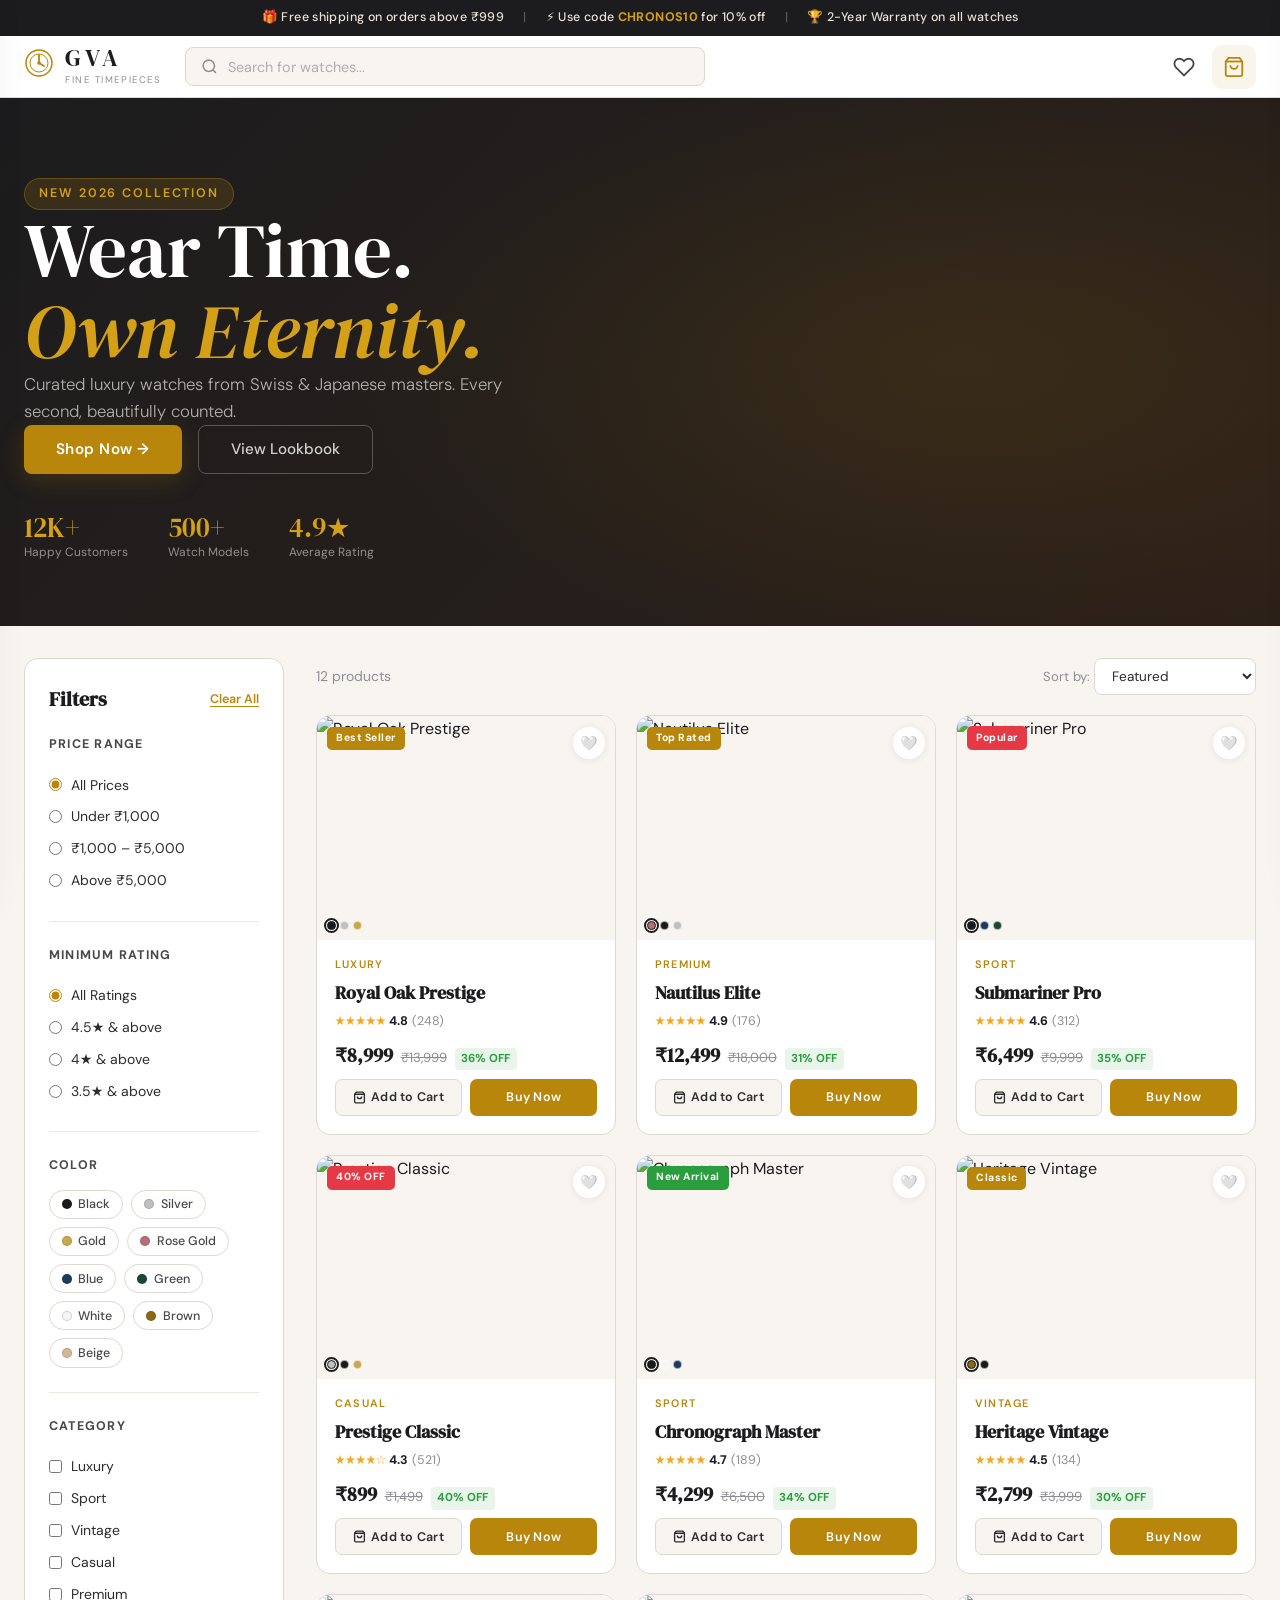
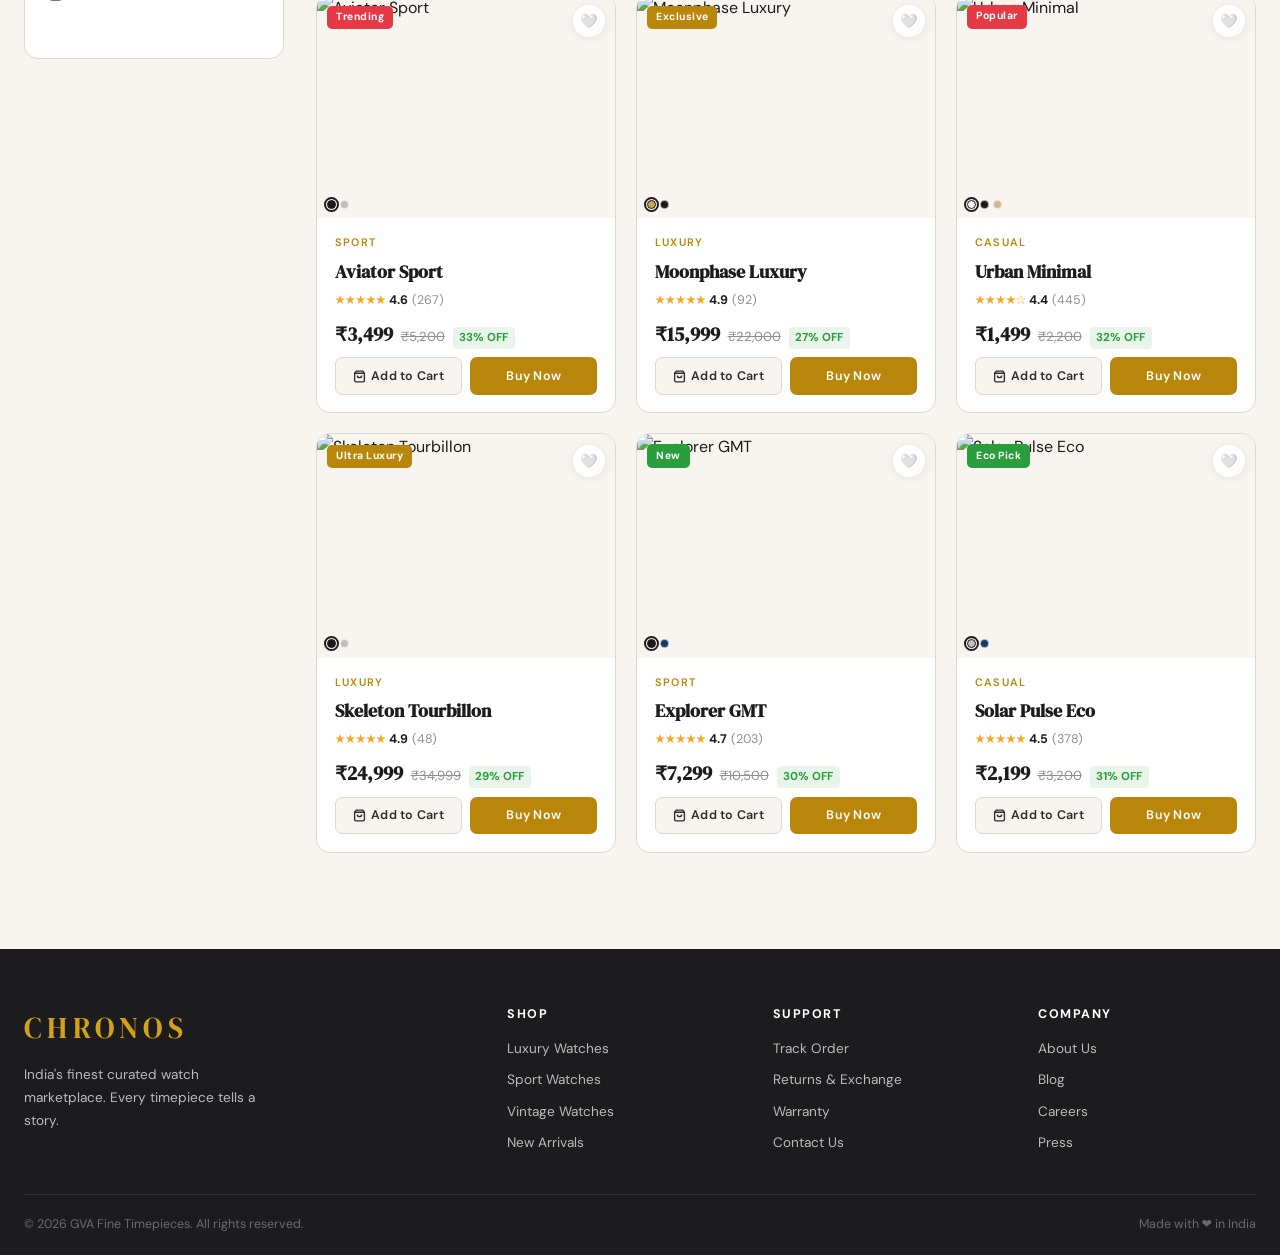
==== commit 7fa6798f: "Updated index.html and added new pages" ====
--- a/index.html
+++ b/index.html
@@ -3,7 +3,7 @@
 <head>
     <meta charset="UTF-8">
     <meta name="viewport" content="width=device-width, initial-scale=1.0">
-    <title>CHRONOS — Premium Watch Store</title>
+    <title>GVA — Premium Watch Store</title>
     <link rel="stylesheet" href="style.css">
     <link rel="preconnect" href="https://fonts.googleapis.com">
     <link rel="preconnect" href="https://fonts.gstatic.com" crossorigin>
@@ -40,7 +40,7 @@
                 </svg>
             </div>
             <div>
-                <div class="logo-name">CHRONOS</div>
+                <div class="logo-name">GVA</div>
                 <div class="logo-sub">Fine Timepieces</div>
             </div>
         </a>
@@ -87,7 +87,7 @@
     <div class="hero-bg-shape"></div>
     <div class="hero-inner">
         <div class="hero-text">
-            <p class="hero-eyebrow">New 2025 Collection</p>
+            <p class="hero-eyebrow">New 2026 Collection</p>
             <h1 class="hero-heading">Wear Time.<br><em>Own Eternity.</em></h1>
             <p class="hero-para">Curated luxury watches from Swiss & Japanese masters. Every second, beautifully counted.</p>
             <div class="hero-btns">
@@ -444,28 +444,28 @@
         </div>
         <div class="footer-links">
             <h4>Shop</h4>
-            <a href="#">Luxury Watches</a>
-            <a href="#">Sport Watches</a>
-            <a href="#">Vintage Watches</a>
-            <a href="#">New Arrivals</a>
+            <a href="luxury-watches.html">Luxury Watches</a>
+            <a href="sport-watches.html">Sport Watches</a>
+            <a href="vintage-watches.html">Vintage Watches</a>
+            <a href="new-arrivals.html">New Arrivals</a>
         </div>
         <div class="footer-links">
             <h4>Support</h4>
-            <a href="#">Track Order</a>
-            <a href="#">Returns & Exchange</a>
-            <a href="#">Warranty</a>
-            <a href="#">Contact Us</a>
+            <a href="track-order.html">Track Order</a>
+            <a href="return.html">Returns & Exchange</a>
+            <a href="warranty.html">Warranty</a>
+            <a href="contact.html">Contact Us</a>
         </div>
         <div class="footer-links">
             <h4>Company</h4>
-            <a href="#">About Us</a>
-            <a href="#">Blog</a>
-            <a href="#">Careers</a>
-            <a href="#">Press</a>
+            <a href="about.html">About Us</a>
+            <a href="blog.html">Blog</a>
+            <a href="careers.html">Careers</a>
+            <a href="press.html">Press</a>
         </div>
     </div>
     <div class="footer-bottom">
-        <span>© 2025 CHRONOS Fine Timepieces. All rights reserved.</span>
+        <span>© 2026 GVA Fine Timepieces. All rights reserved.</span>
         <span>Made with ❤️ in India</span>
     </div>
 </footer>
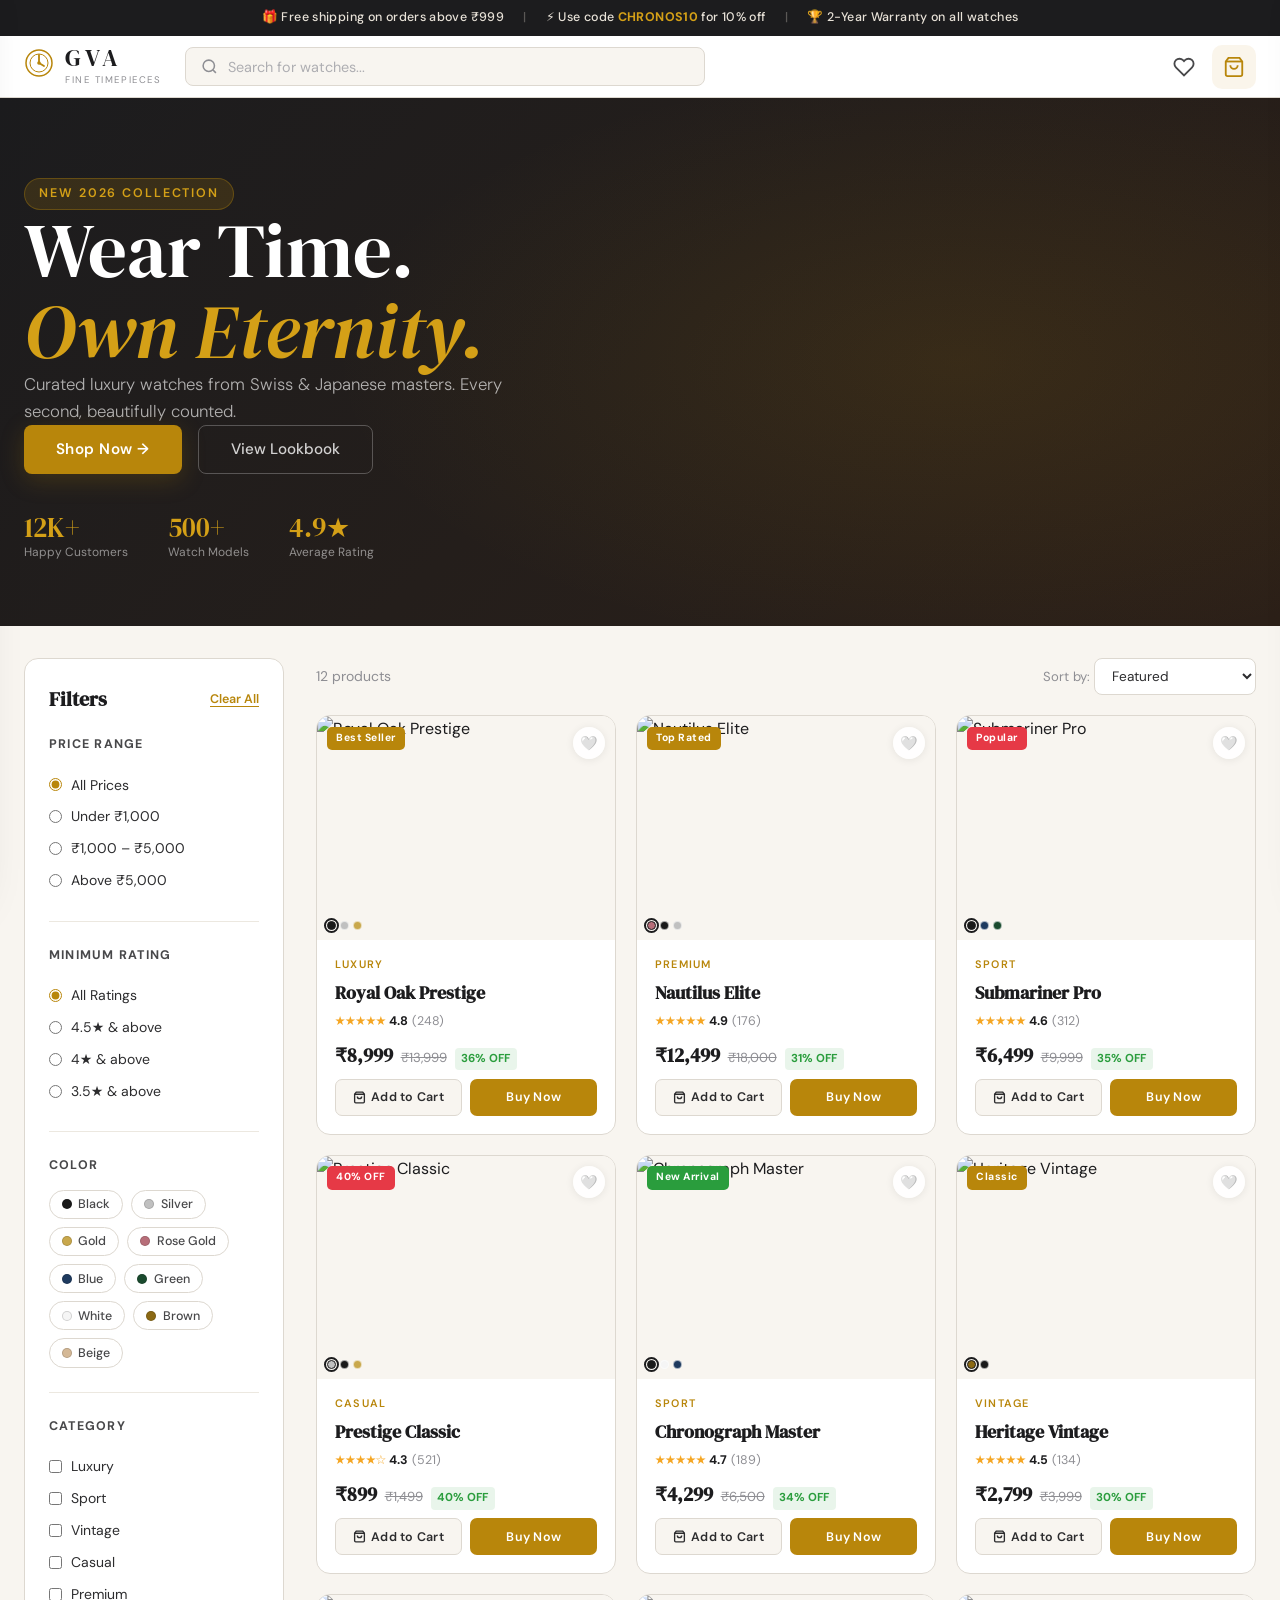
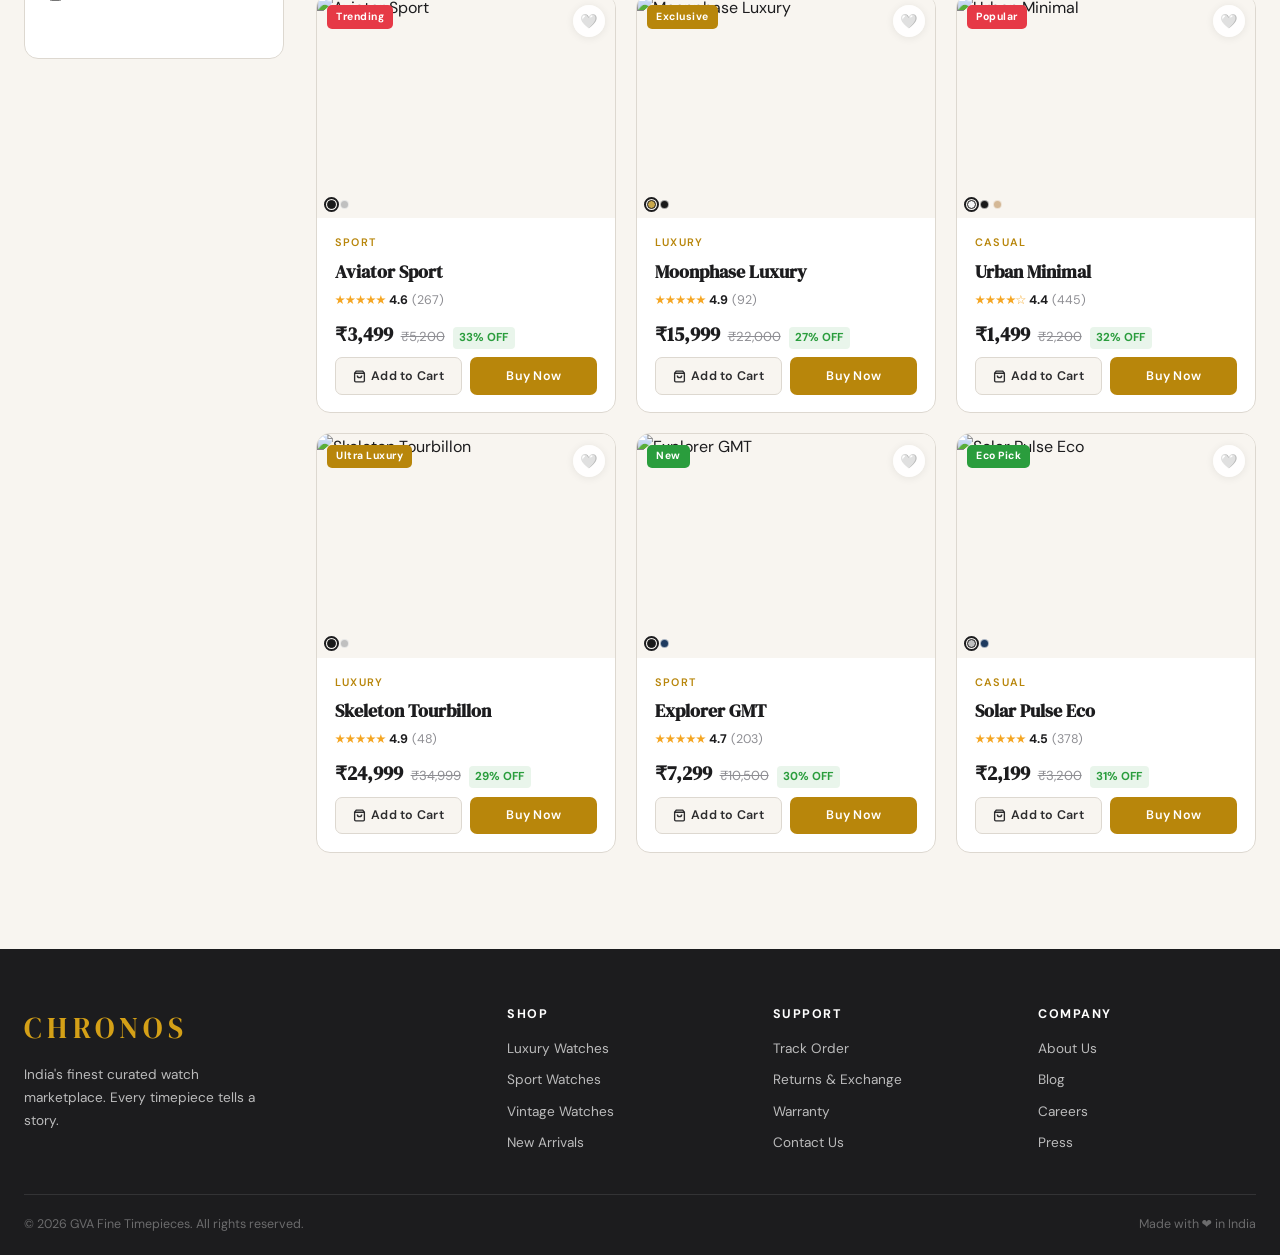
==== commit 354375b9: "Updated index.html and added new pages" ====
--- a/index.html
+++ b/index.html
@@ -3,7 +3,7 @@
 <head>
     <meta charset="UTF-8">
     <meta name="viewport" content="width=device-width, initial-scale=1.0">
-    <title>GVA — Premium Watch Store</title>
+    <title> CHRONOS— Premium Watch Store</title>
     <link rel="stylesheet" href="style.css">
     <link rel="preconnect" href="https://fonts.googleapis.com">
     <link rel="preconnect" href="https://fonts.gstatic.com" crossorigin>
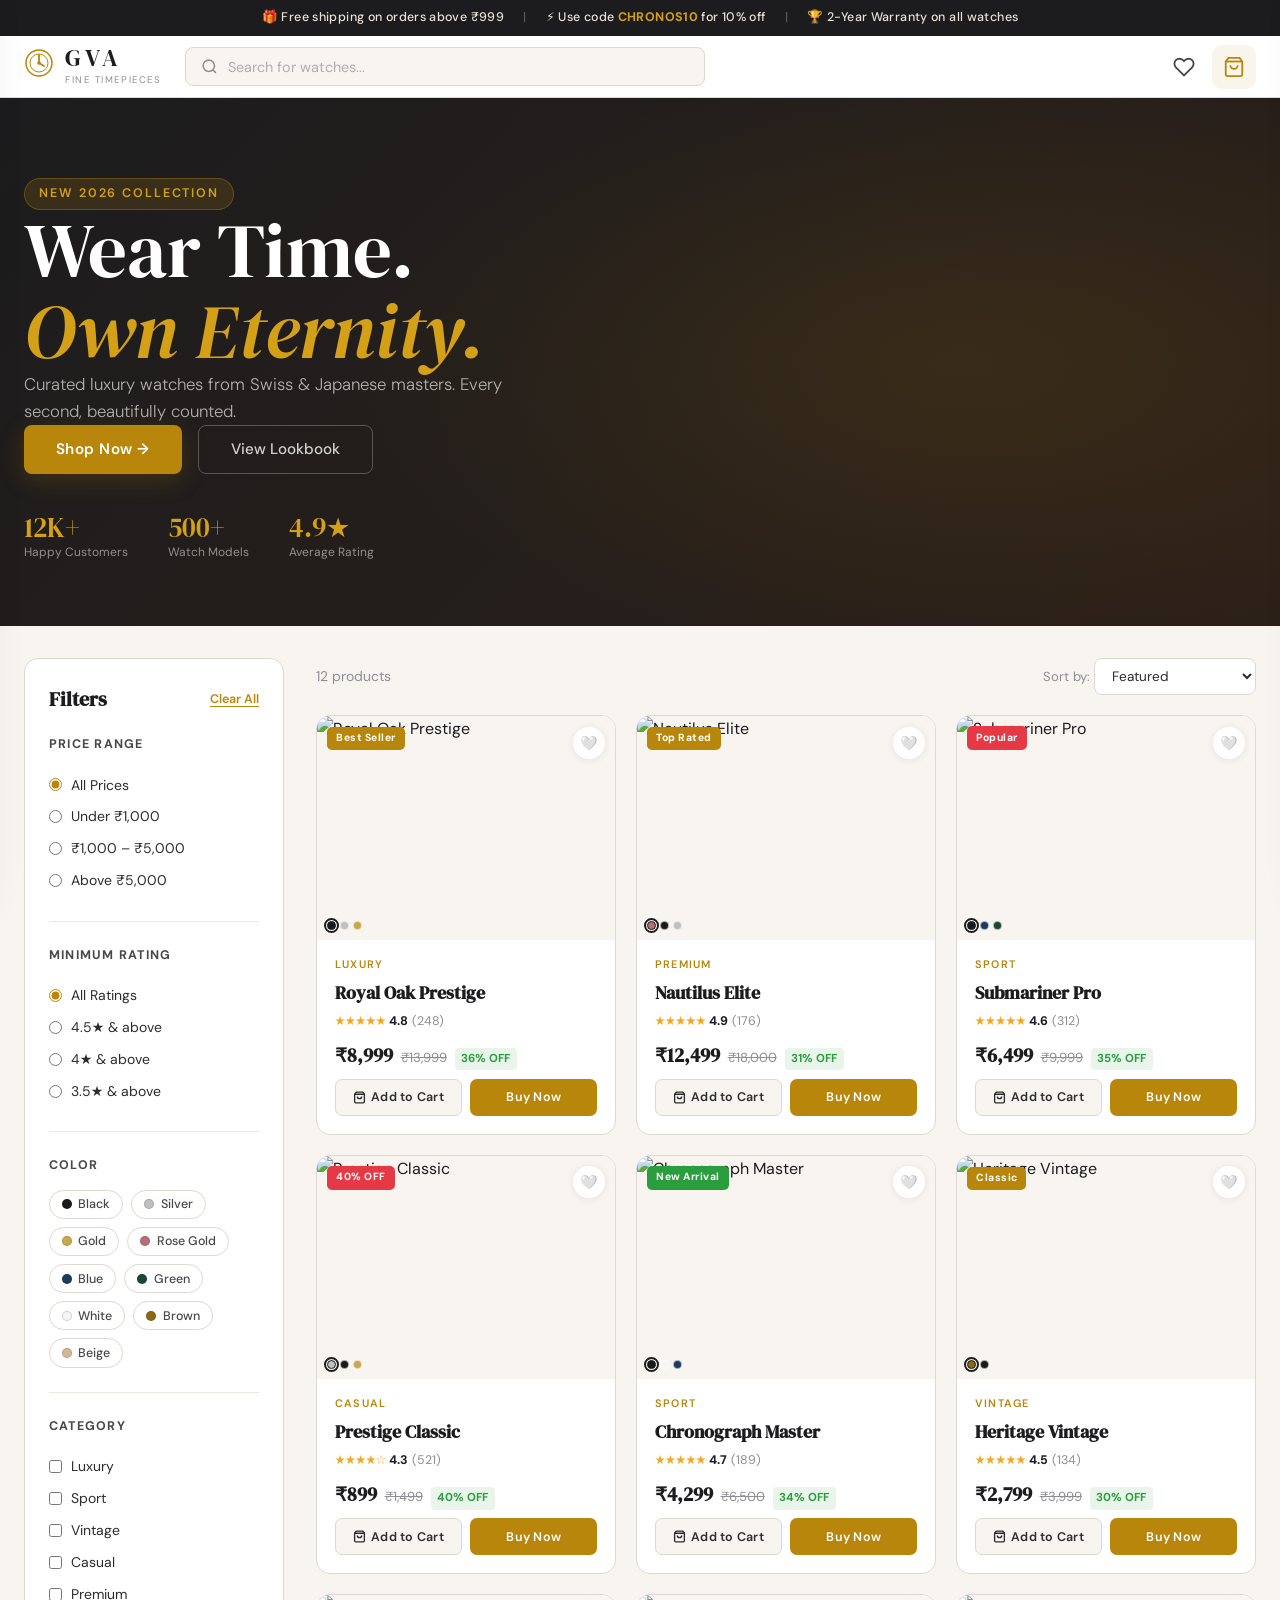
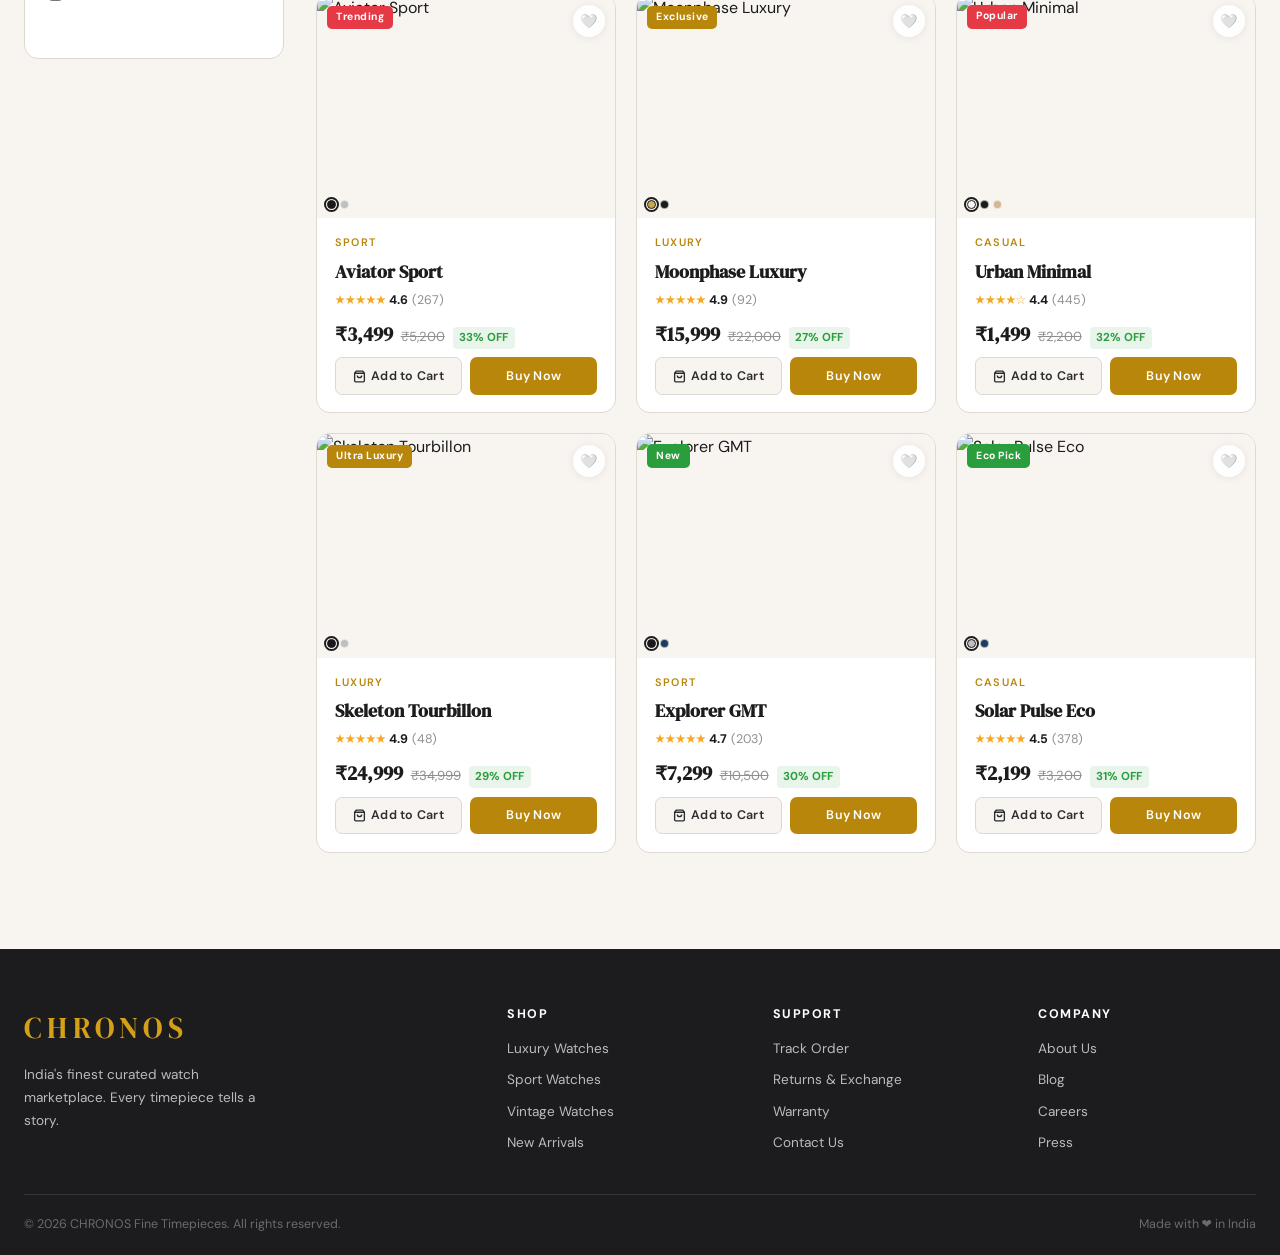
==== commit 7c4adfba: "Updated index.html and added new pages" ====
--- a/index.html
+++ b/index.html
@@ -465,7 +465,7 @@
         </div>
     </div>
     <div class="footer-bottom">
-        <span>© 2026 GVA Fine Timepieces. All rights reserved.</span>
+        <span>© 2026 CHRONOS Fine Timepieces. All rights reserved.</span>
         <span>Made with ❤️ in India</span>
     </div>
 </footer>
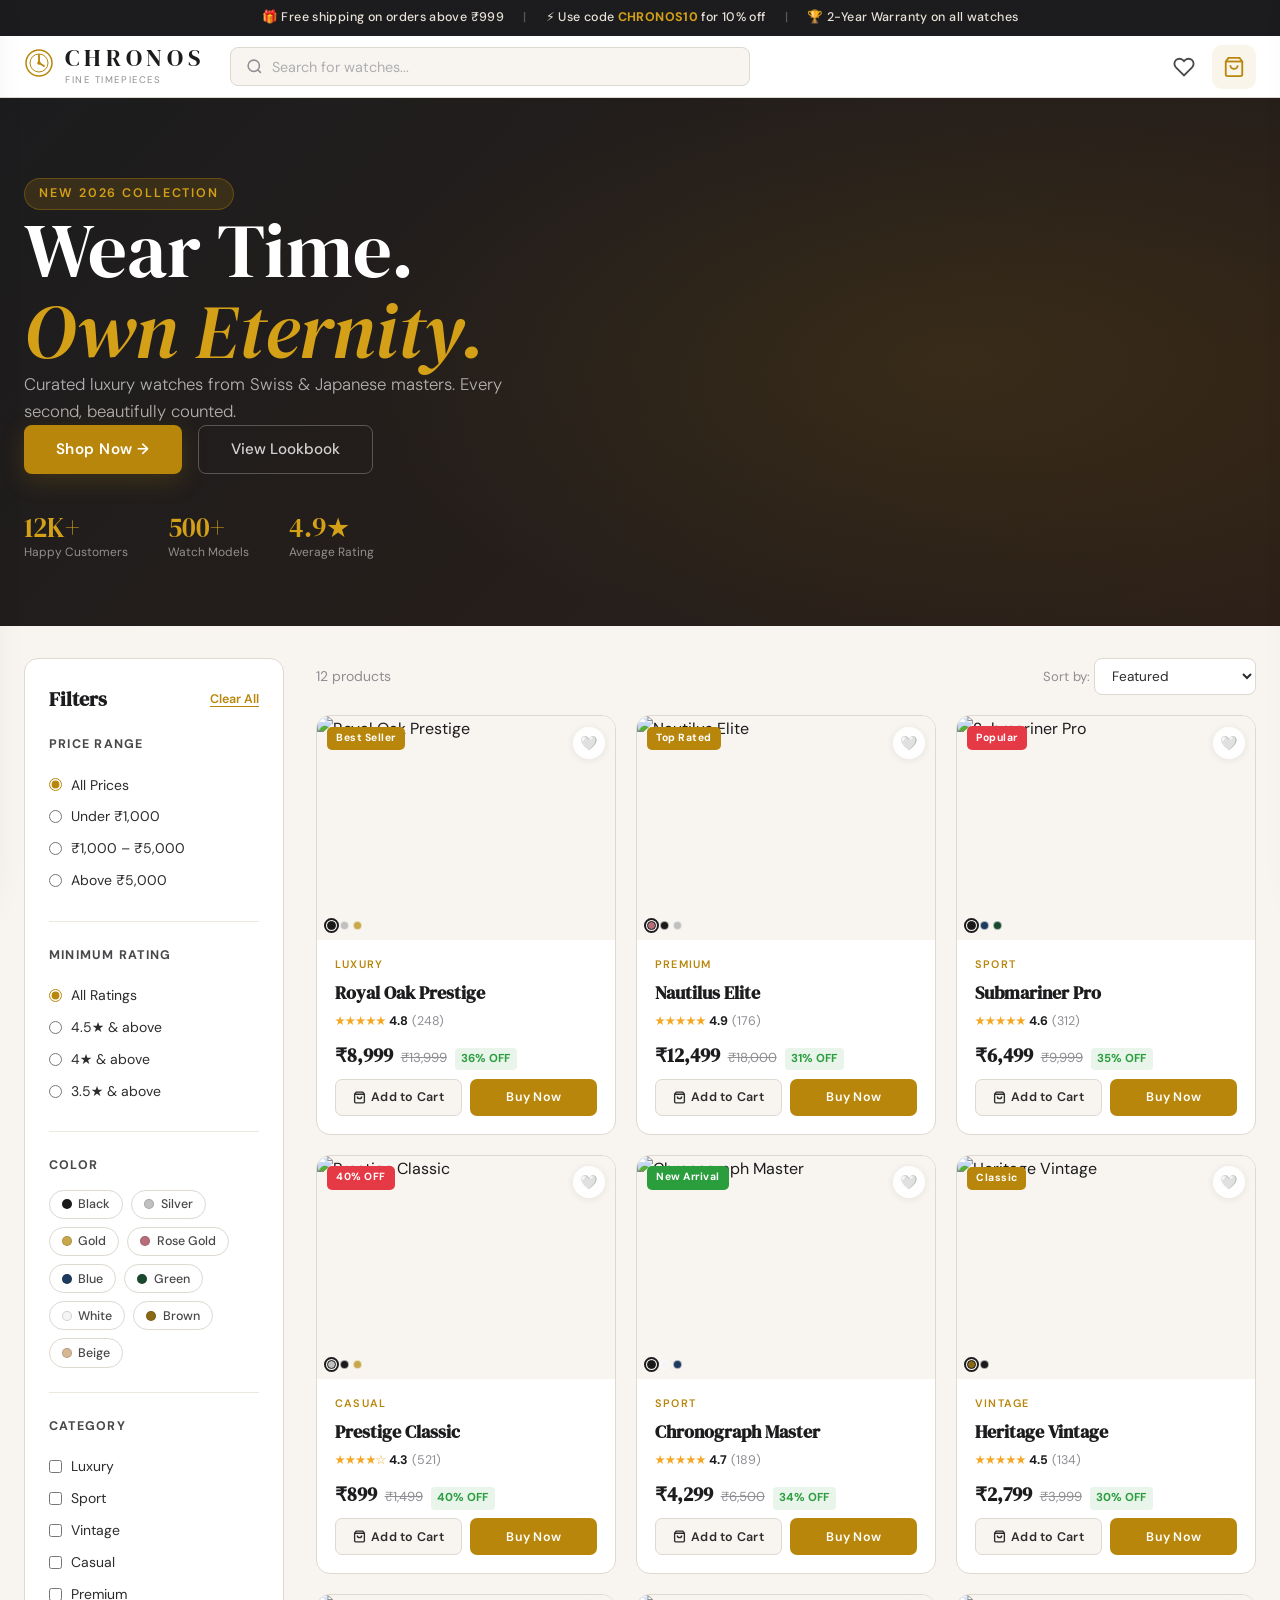
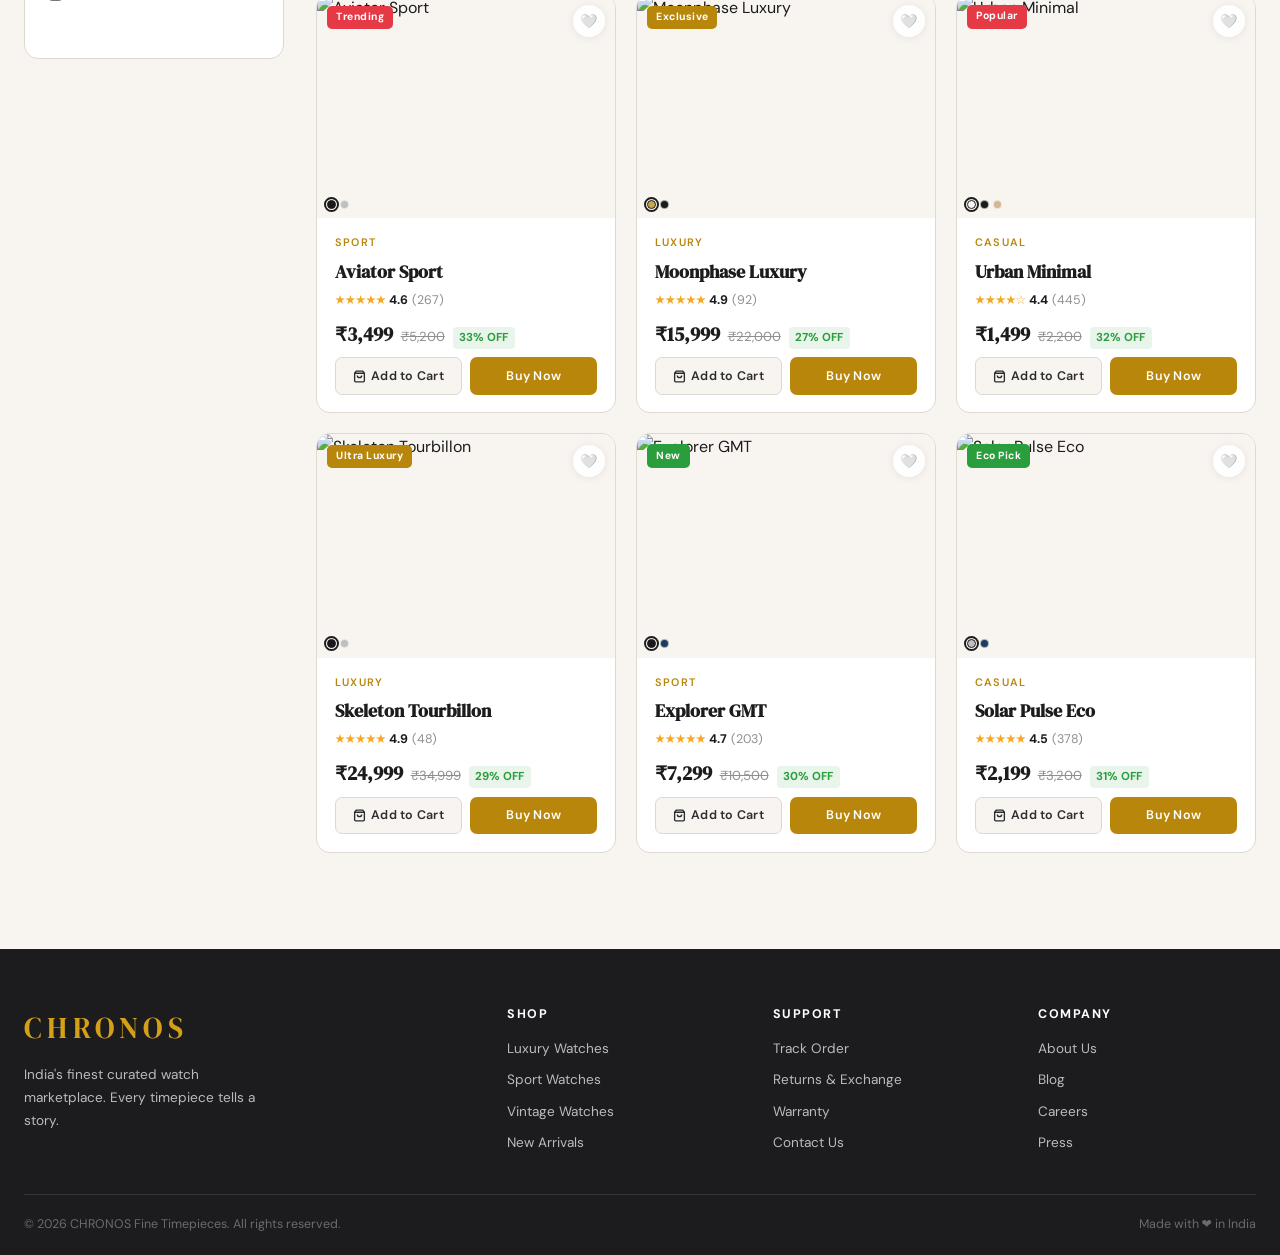
==== commit 7ab89ed8: "Updated index.html and added new pages" ====
--- a/index.html
+++ b/index.html
@@ -40,7 +40,7 @@
                 </svg>
             </div>
             <div>
-                <div class="logo-name">GVA</div>
+                <div class="logo-name">CHRONOS</div>
                 <div class="logo-sub">Fine Timepieces</div>
             </div>
         </a>
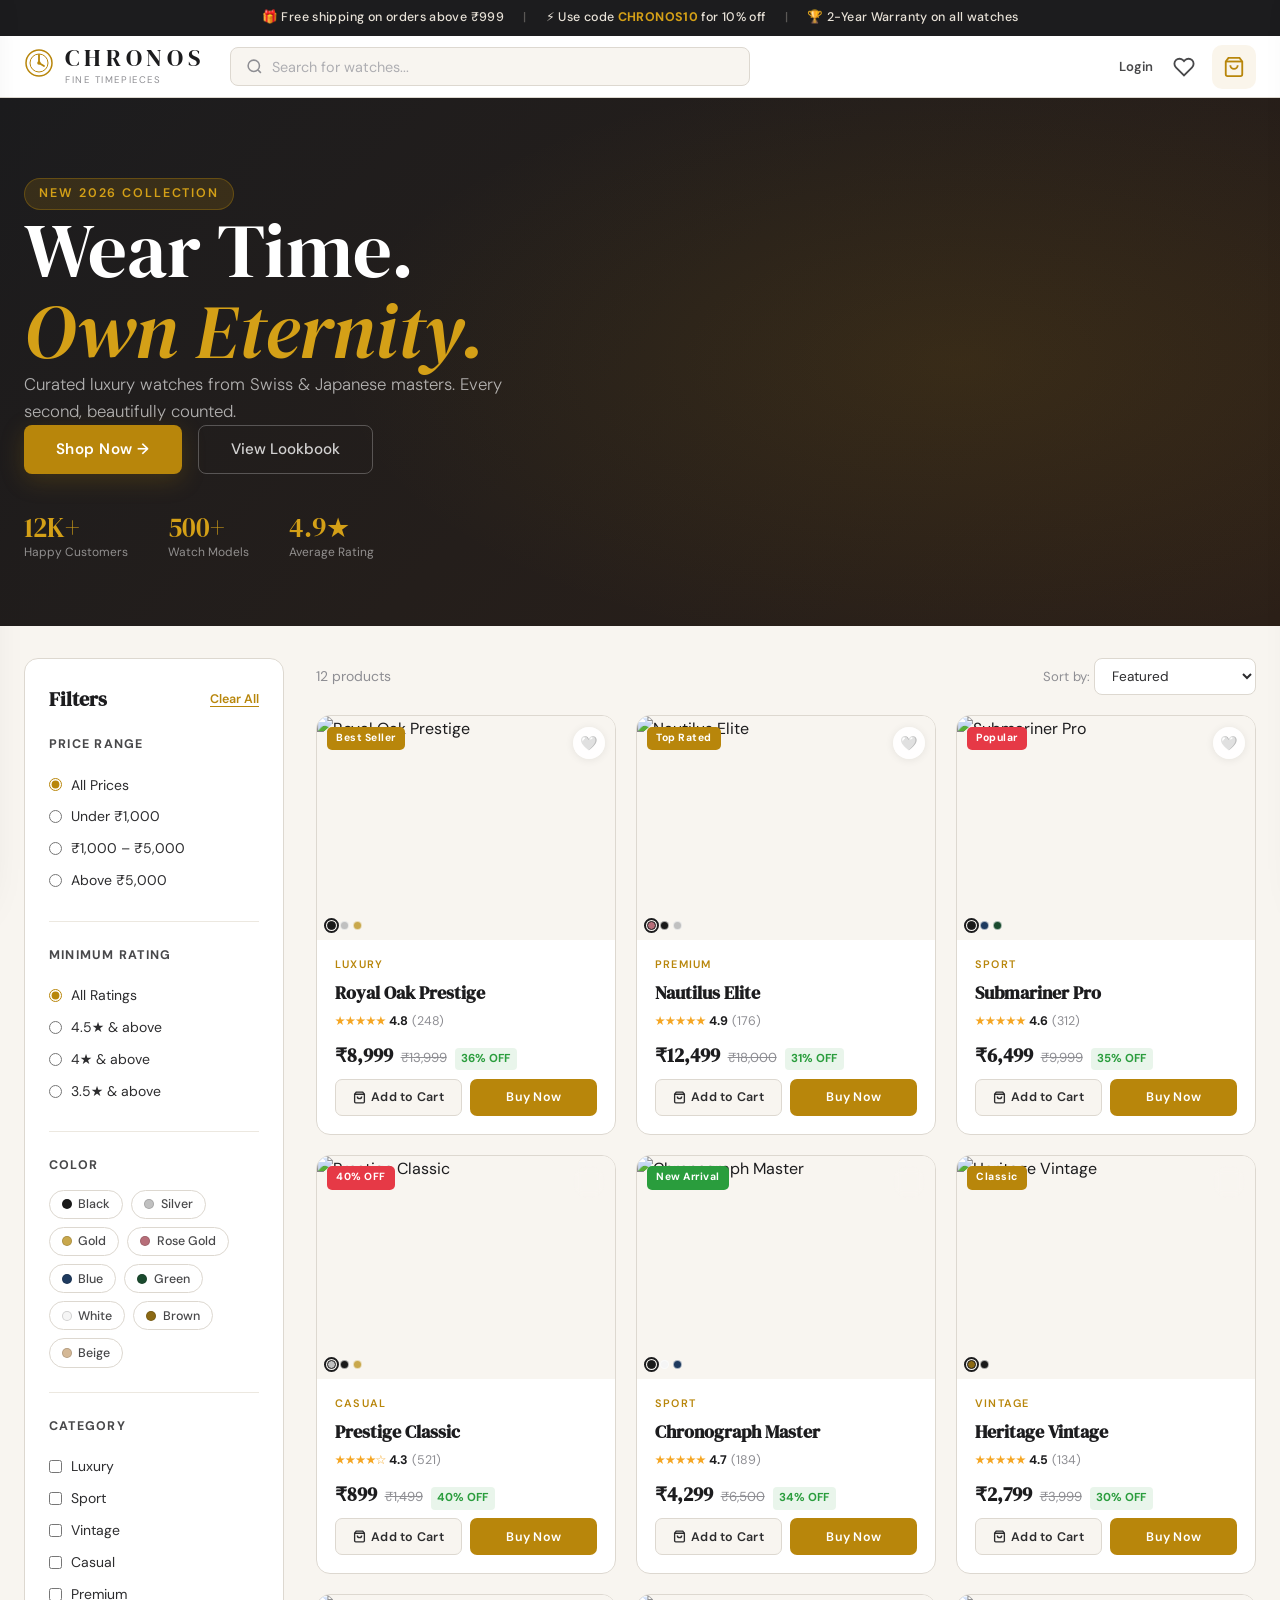
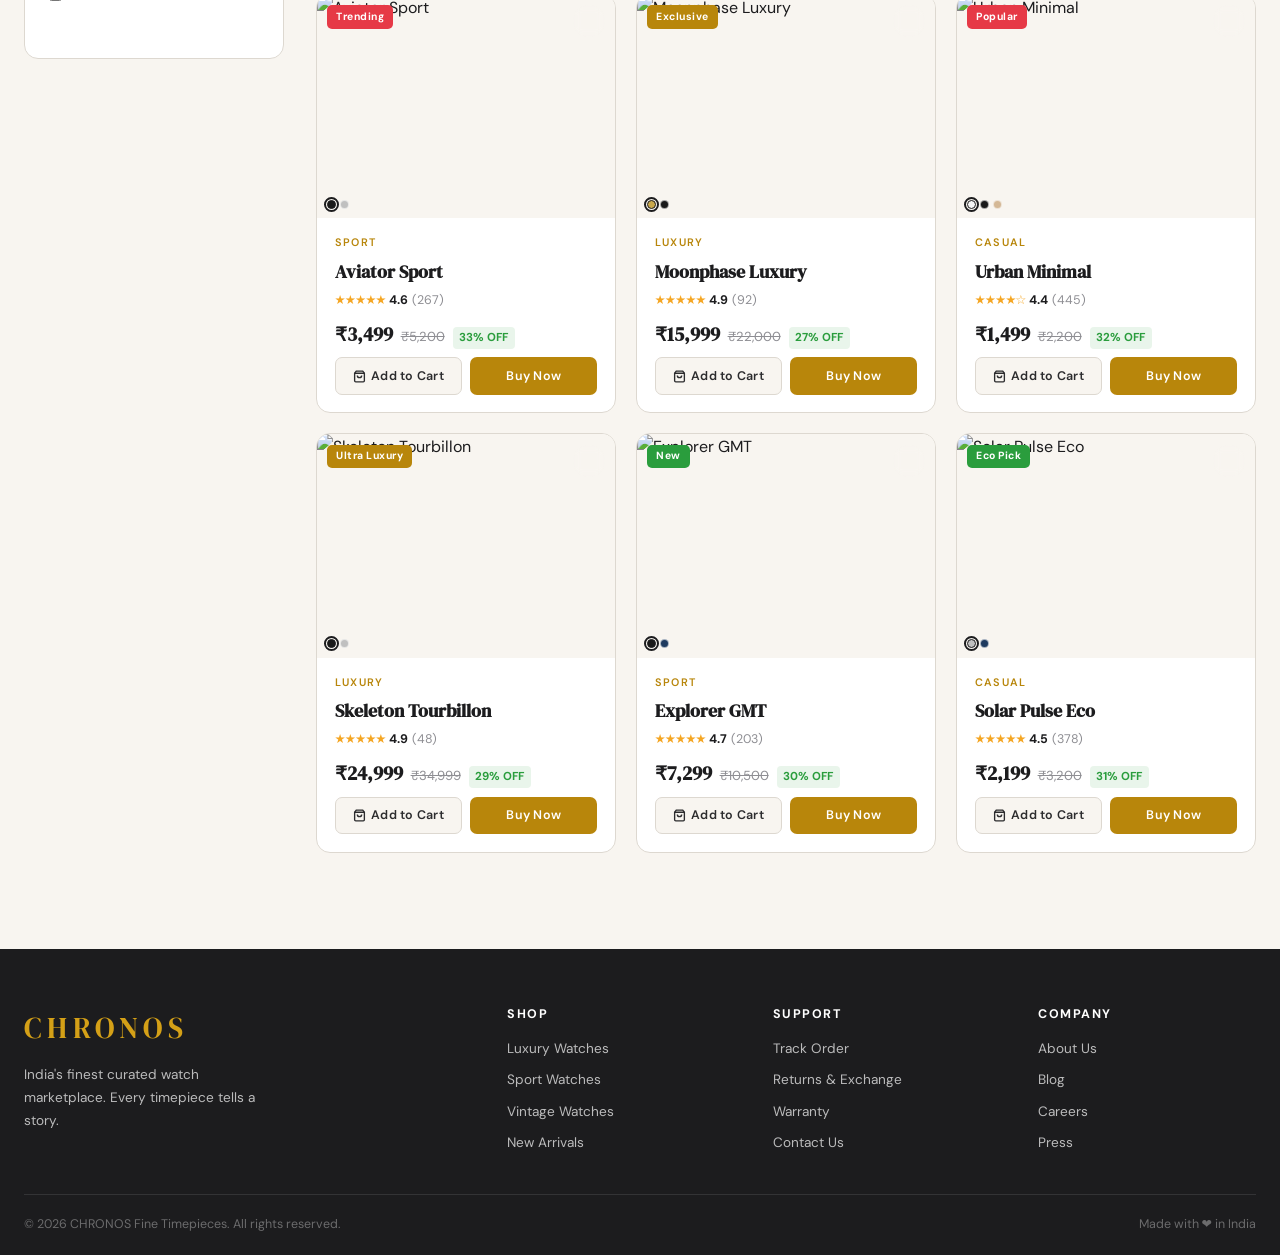
==== commit 50362b6a: "Updated index.html and added new pages" ====
--- a/index.html
+++ b/index.html
@@ -59,6 +59,12 @@
 
         <!-- Right Icons -->
         <div class="nav-icons">
+            <!-- Login/Account -->
+            <a href="login.html" class="nav-icon-btn" id="loginNavBtn" title="Login / My Account" style="display:flex;align-items:center;gap:0.4rem;font-size:0.82rem;font-weight:600;padding:0 0.5rem;">
+                <svg width="20" height="20" viewBox="0 0 24 24" fill="none" stroke="currentColor" stroke-width="2"><path d="M20 21v-2a4 4 0 0 0-4-4H8a4 4 0 0 0-4 4v2"/><circle cx="12" cy="7" r="4"/></svg>
+                <span class="login-nav-label">Login</span>
+            </a>
+
             <!-- Wishlist -->
             <button class="nav-icon-btn" id="wishlistNavBtn" title="Wishlist">
                 <svg width="22" height="22" viewBox="0 0 24 24" fill="none" stroke="currentColor" stroke-width="2">
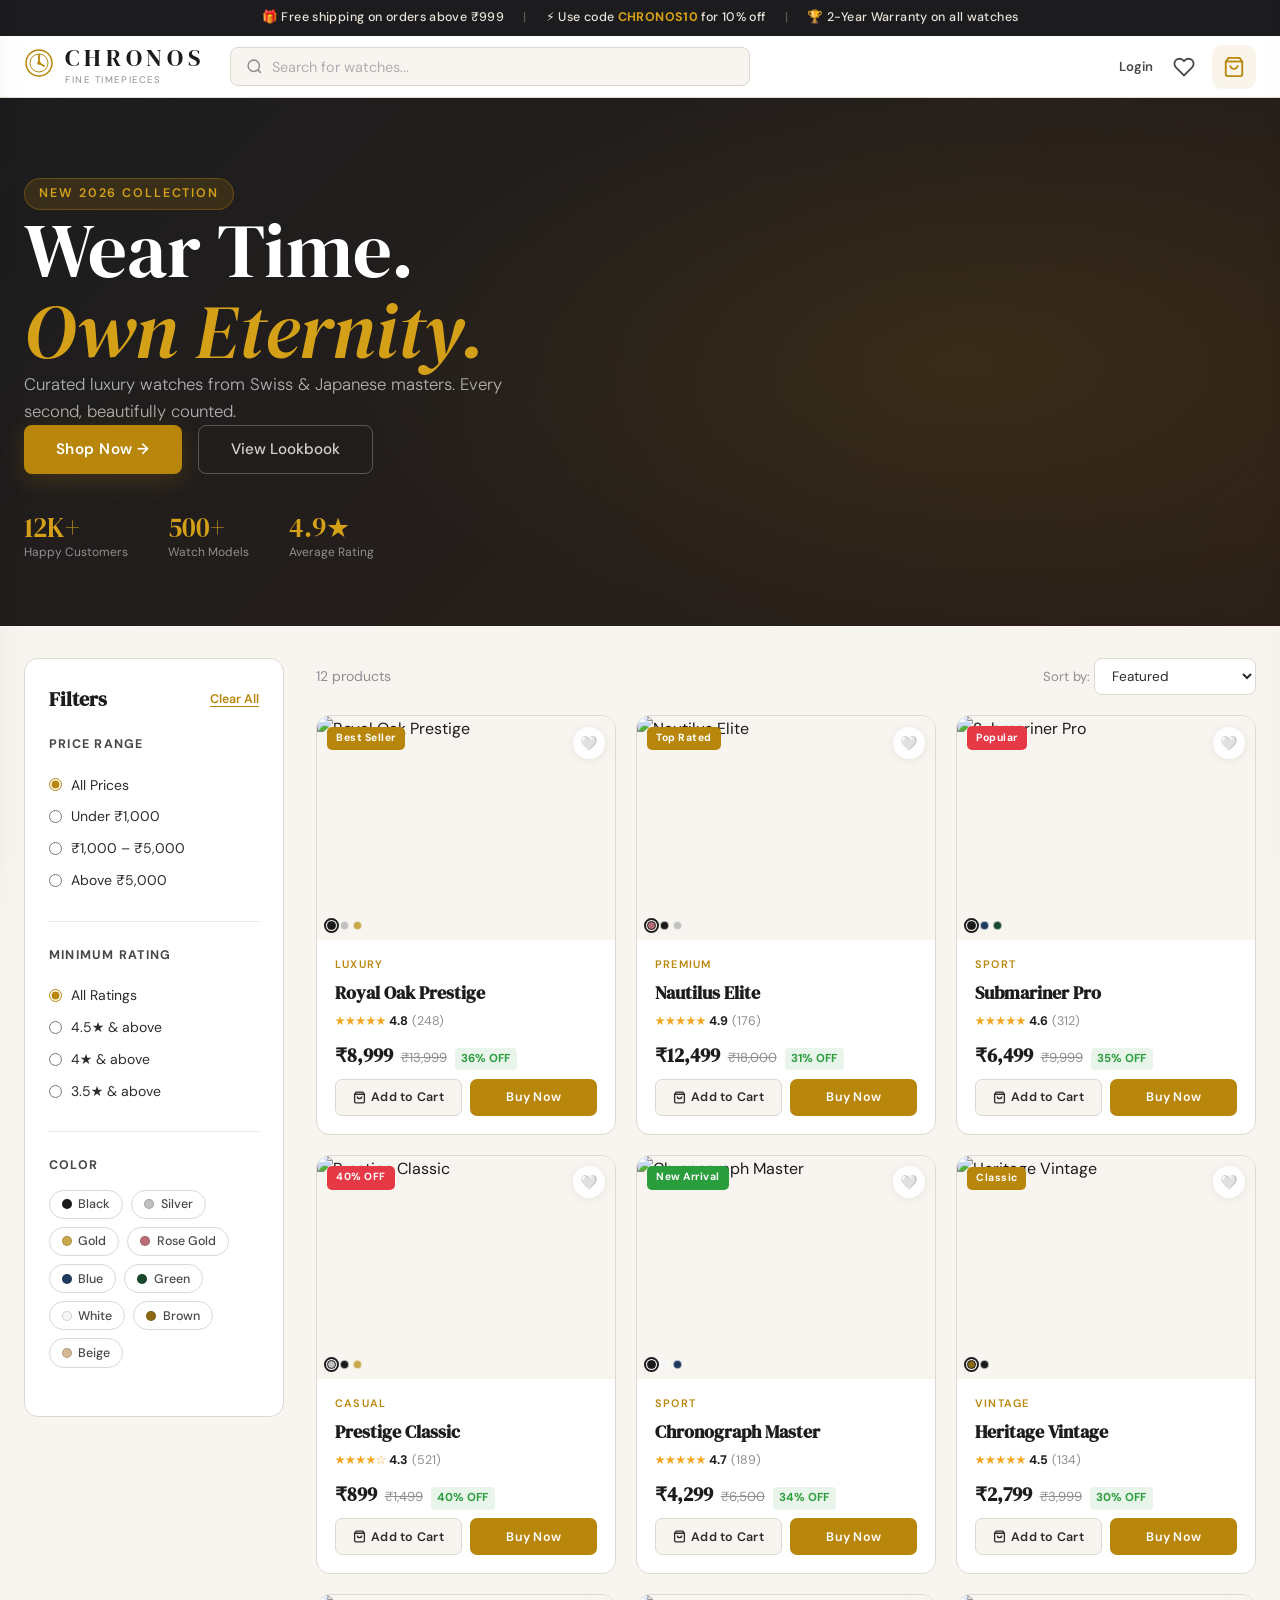
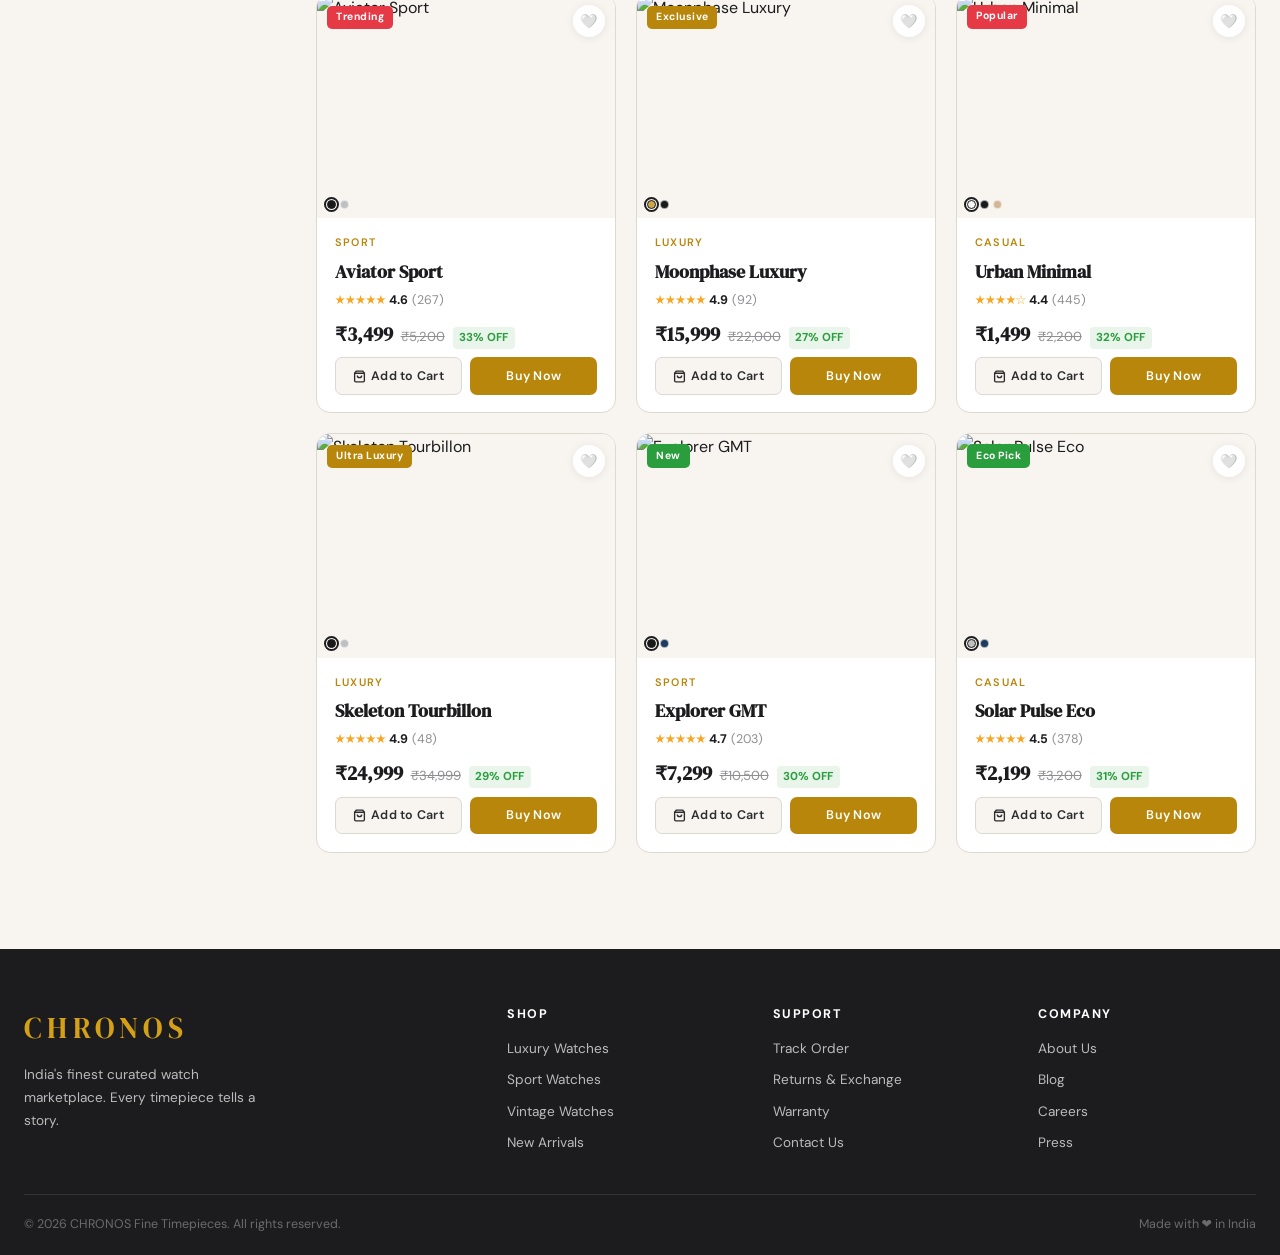
==== commit 173f3f60: "Updated index.html and added new pages" ====
--- a/index.html
+++ b/index.html
@@ -149,14 +149,7 @@
             </div>
 
             <!-- Category Filter -->
-            <div class="filter-group">
-                <h4 class="filter-title">Category</h4>
-                <label class="filter-check"><input type="checkbox" value="Luxury"  class="cat-filter"> Luxury</label>
-                <label class="filter-check"><input type="checkbox" value="Sport"   class="cat-filter"> Sport</label>
-                <label class="filter-check"><input type="checkbox" value="Vintage" class="cat-filter"> Vintage</label>
-                <label class="filter-check"><input type="checkbox" value="Casual"  class="cat-filter"> Casual</label>
-                <label class="filter-check"><input type="checkbox" value="Premium" class="cat-filter"> Premium</label>
-            </div>
+          
 
             <!-- Mobile close -->
             <button class="sidebar-close-mobile" id="sidebarCloseMobile">✕ Close</button>
